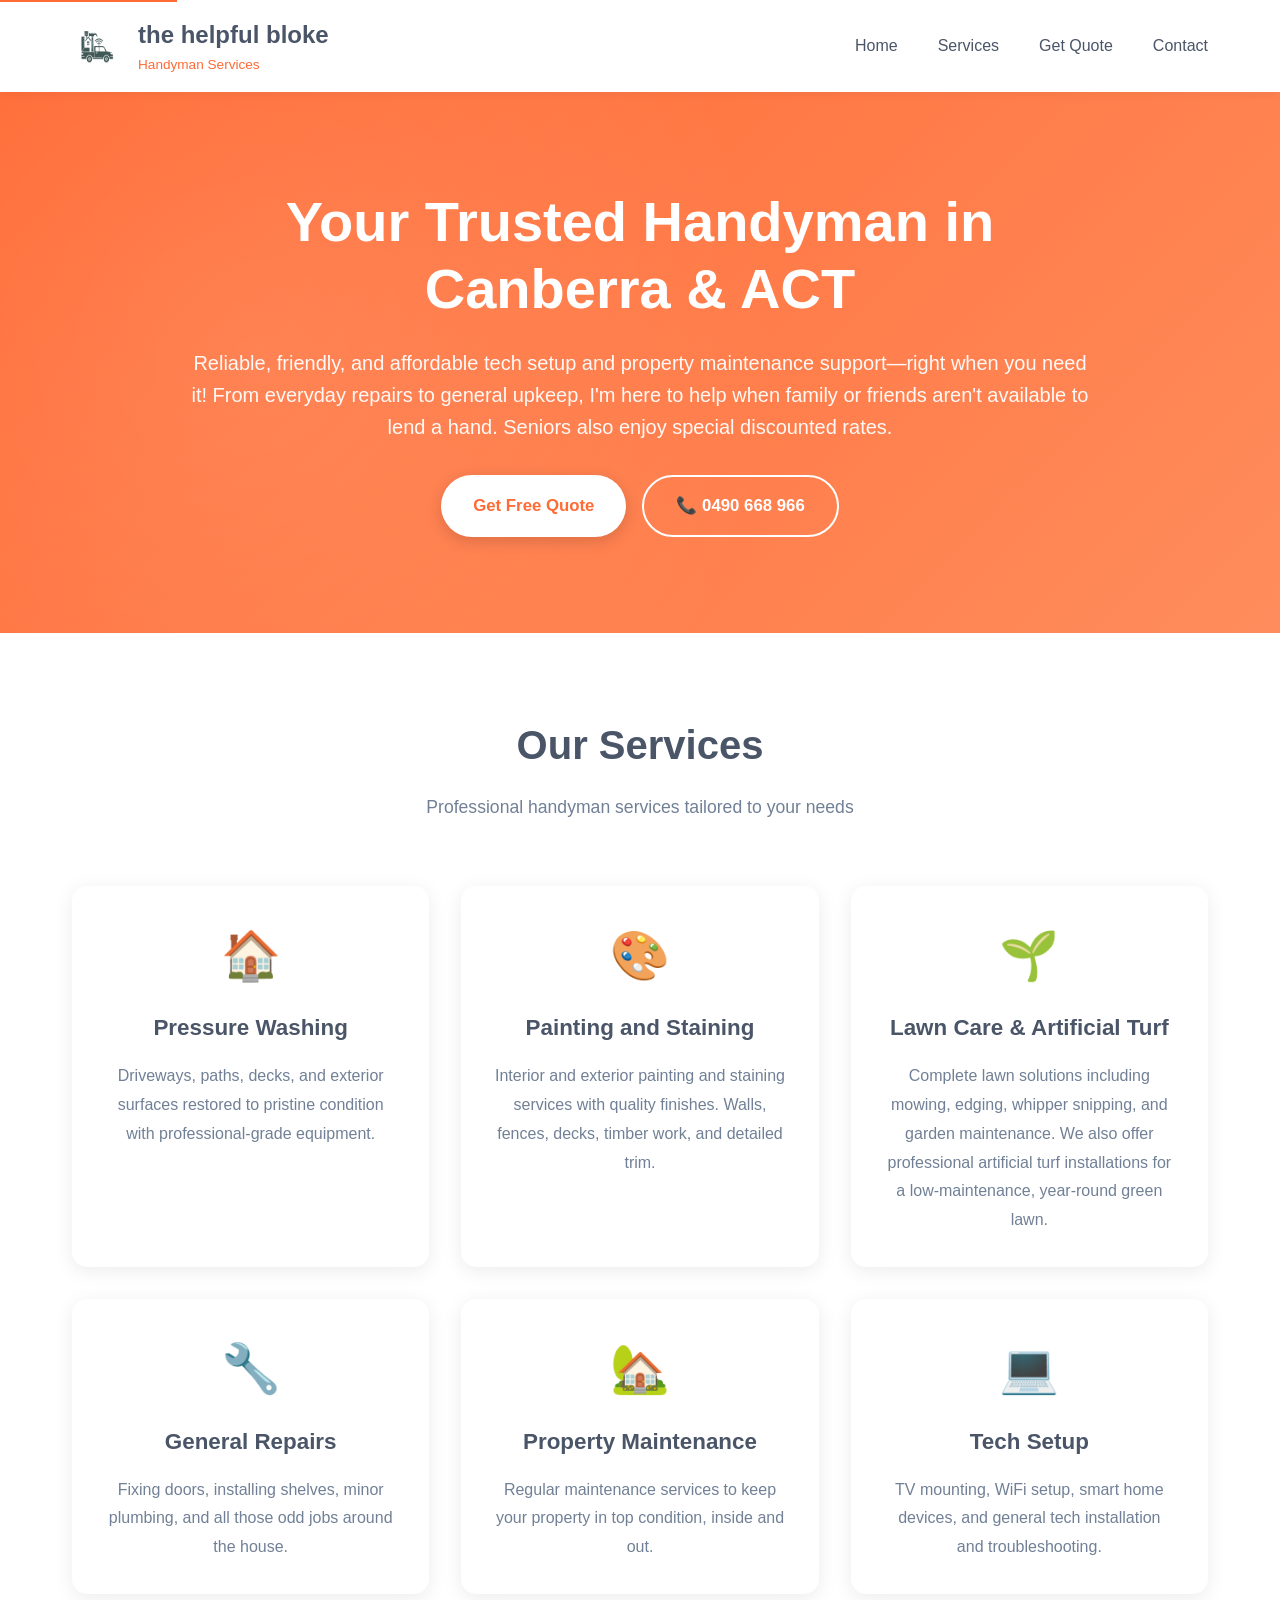
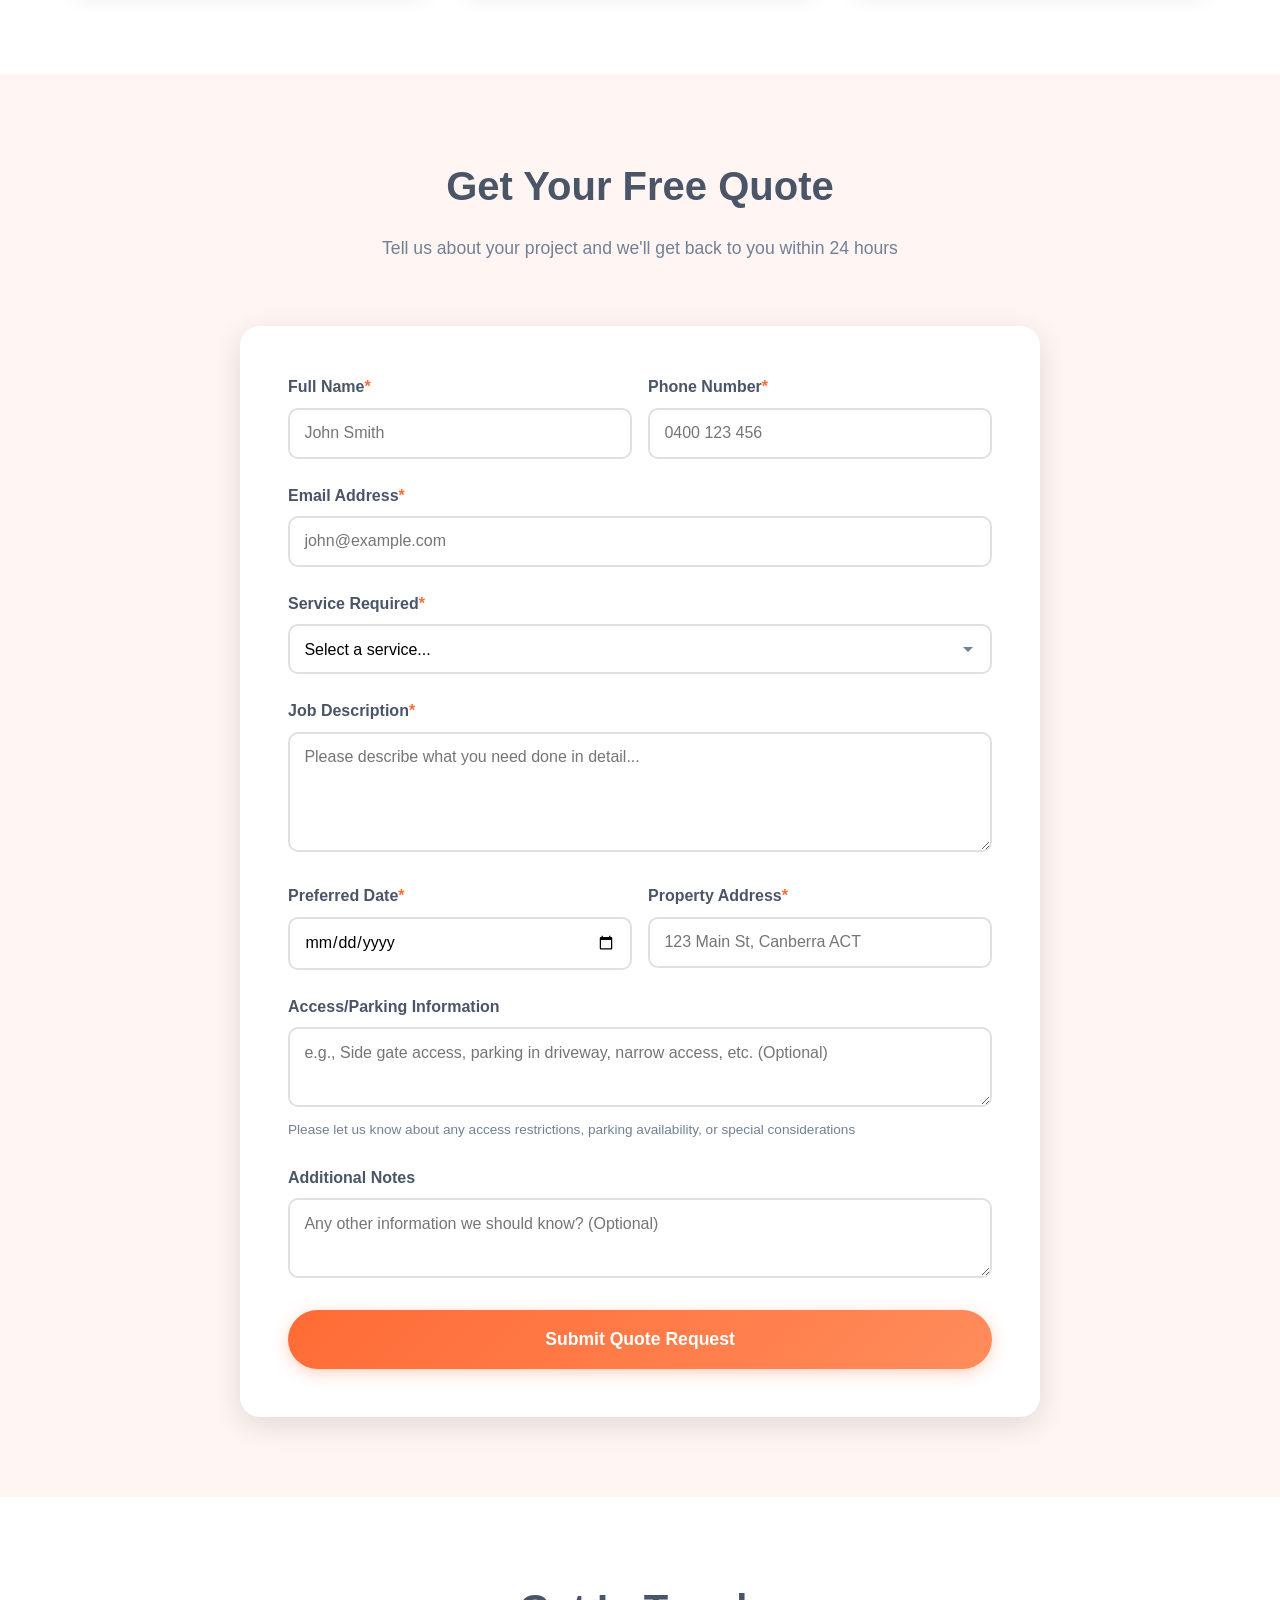
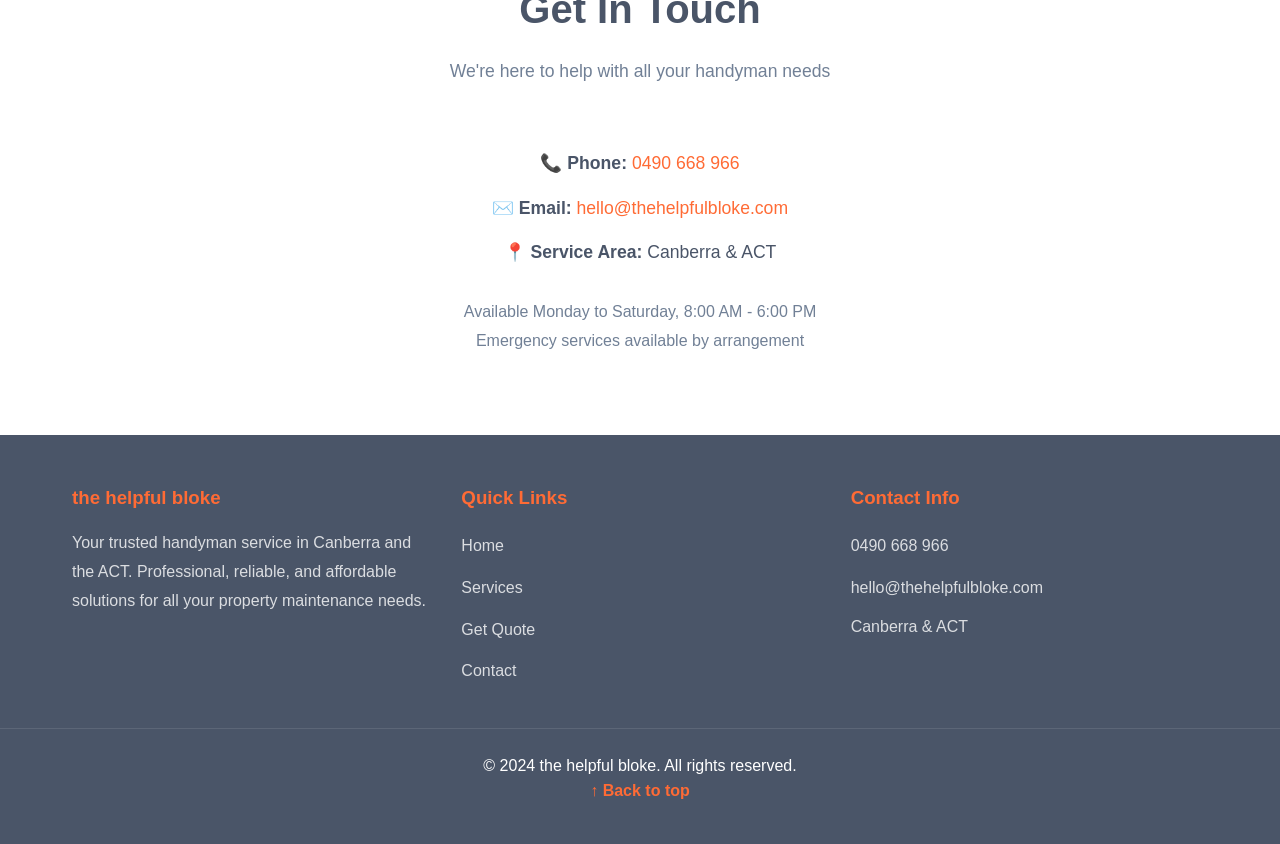
==== the-helpful-bloke-FINAL.html @ 4c2d16d9 "Remove README.md and thb-webpage-clean-colors.html files; add .DS_Store file." ====
<!DOCTYPE html>
<html lang="en">
<head>
    <meta charset="UTF-8">
    <meta name="viewport" content="width=device-width, initial-scale=1.0, user-scalable=yes, viewport-fit=cover">
    <title>the helpful bloke | Handyman & Maintenance Services | Canberra & ACT</title>
    <meta name="description" content="Professional handyman and maintenance services across Canberra and the ACT. Pressure washing, painting, lawn care, tech setup, and more.">
    
    <meta name="theme-color" content="#ff6b35">
    <meta name="apple-mobile-web-app-capable" content="yes">
    <meta name="format-detection" content="telephone=yes">
    
    <style>
        :root {
            --primary-orange: #ff6b35;
            --primary-dark: #e85a2a;
            --accent-orange: #ff8c42;
            --text-black: #000000;
            --text-grey: #4a5568;
            --text-light-grey: #718096;
            --bg-orange: #ff6b35;
            --bg-light-orange: #fff5f2;
            --bg-white: #ffffff;
            --white: #ffffff;
            --border: #e0e0e0;
            --shadow: 0 4px 20px rgba(0,0,0,0.08);
            --shadow-lg: 0 8px 30px rgba(0,0,0,0.12);
            --success: #10b981;
            --error: #ef4444;
            --focus-ring: 0 0 0 3px rgba(255, 107, 53, 0.3);
        }

        * {
            margin: 0;
            padding: 0;
            box-sizing: border-box;
        }

        html {
            scroll-behavior: smooth;
        }

        body {
            font-family: -apple-system, BlinkMacSystemFont, 'Segoe UI', Roboto, 'Helvetica Neue', Arial, sans-serif;
            line-height: 1.6;
            color: var(--text-grey);
            font-size: 16px;
            overflow-x: hidden;
            -webkit-font-smoothing: antialiased;
            -moz-osx-font-smoothing: grayscale;
        }

        img, svg {
            max-width: 100%;
            height: auto;
            display: block;
        }

        /* Skip to content link for accessibility */
        .skip-link {
            position: absolute;
            top: -40px;
            left: 0;
            background: var(--primary-orange);
            color: var(--white);
            padding: 8px 16px;
            text-decoration: none;
            z-index: 10000;
        }

        .skip-link:focus {
            top: 0;
        }

        header {
            background: rgba(255, 255, 255, 0.98);
            -webkit-backdrop-filter: blur(10px);
            backdrop-filter: blur(10px);
            box-shadow: 0 2px 10px rgba(0,0,0,0.05);
            position: -webkit-sticky;
            position: sticky;
            top: 0;
            z-index: 1000;
            transition: box-shadow 0.3s ease;
        }

        header.scrolled {
            box-shadow: var(--shadow);
        }

        .header-content {
            max-width: 1200px;
            margin: 0 auto;
            padding: 1rem 2rem;
            display: flex;
            justify-content: space-between;
            align-items: center;
        }

        .logo-section {
            display: flex;
            align-items: center;
            gap: 1rem;
        }

        .logo-link {
            text-decoration: none;
            display: flex;
            align-items: center;
            gap: 1rem;
        }

        .logo-link:focus {
            outline: 2px solid var(--primary-orange);
            outline-offset: 4px;
            border-radius: 8px;
        }

        .logo {
            width: 50px;
            height: 50px;
            transition: transform 0.3s ease;
        }

        .logo-link:hover .logo {
            transform: rotate(5deg) scale(1.05);
        }

        .logo-text h1 {
            font-size: 1.5rem;
            color: var(--text-grey);
            font-weight: 700;
            margin: 0;
        }

        .logo-text p {
            font-size: 0.85rem;
            color: var(--primary-orange);
            font-weight: 500;
            margin: 0;
        }

        nav {
            display: flex;
            gap: 2.5rem;
            align-items: center;
        }

        nav a {
            color: var(--text-grey);
            text-decoration: none;
            font-weight: 500;
            font-size: 1rem;
            transition: color 0.3s;
            position: relative;
            padding: 0.5rem 0;
        }

        nav a:focus {
            outline: 2px solid var(--primary-orange);
            outline-offset: 4px;
            border-radius: 4px;
        }

        nav a::after {
            content: '';
            position: absolute;
            bottom: 0;
            left: 0;
            width: 0;
            height: 2px;
            background: var(--primary-orange);
            transition: width 0.3s;
        }

        nav a:hover,
        nav a:focus {
            color: var(--primary-orange);
        }

        nav a:hover::after,
        nav a:focus::after {
            width: 100%;
        }

        .mobile-menu {
            display: none;
            font-size: 1.8rem;
            cursor: pointer;
            color: var(--text-grey);
            background: none;
            border: none;
            padding: 0.5rem;
            -webkit-tap-highlight-color: transparent;
            min-width: 44px;
            min-height: 44px;
            z-index: 1001;
            position: relative;
            touch-action: manipulation;
        }

        .mobile-menu:focus {
            outline: 2px solid var(--primary-orange);
            outline-offset: 2px;
            border-radius: 4px;
        }

        .mobile-menu:active {
            transform: scale(0.95);
        }

        /* Mobile menu overlay */
        .nav-overlay {
            display: none;
            position: fixed;
            top: 0;
            left: 0;
            width: 100%;
            height: 100vh;
            height: 100dvh;
            background: rgba(0, 0, 0, 0.5);
            z-index: 998;
            opacity: 0;
            transition: opacity 0.3s ease;
        }

        .nav-overlay.active {
            display: block;
            opacity: 1;
        }

        .hero {
            background: linear-gradient(135deg, #ff6b35 0%, #ff8c5c 100%);
            color: var(--white);
            padding: 6rem 2rem;
            text-align: center;
            position: relative;
            overflow: hidden;
        }

        .hero::before {
            content: '';
            position: absolute;
            top: 0;
            left: 0;
            right: 0;
            bottom: 0;
            background: radial-gradient(circle at 20% 50%, rgba(255,255,255,0.1) 0%, transparent 50%);
            pointer-events: none;
        }

        .hero-content {
            max-width: 900px;
            margin: 0 auto;
            position: relative;
            z-index: 1;
        }

        .hero h2 {
            font-size: clamp(2rem, 5vw, 3.5rem);
            margin-bottom: 1.5rem;
            font-weight: 800;
            line-height: 1.2;
        }

        .hero p {
            font-size: clamp(1rem, 2vw, 1.25rem);
            margin-bottom: 2rem;
            opacity: 0.95;
            line-height: 1.6;
        }

        .hero-buttons {
            display: flex;
            gap: 1rem;
            justify-content: center;
            flex-wrap: wrap;
        }

        .btn {
            padding: 1rem 2rem;
            border-radius: 50px;
            text-decoration: none;
            font-weight: 600;
            display: inline-flex;
            align-items: center;
            justify-content: center;
            gap: 0.5rem;
            transition: all 0.3s ease;
            font-size: 1.05rem;
            border: none;
            cursor: pointer;
            -webkit-tap-highlight-color: transparent;
            min-height: 44px;
            touch-action: manipulation;
            user-select: none;
            -webkit-user-select: none;
        }

        .btn:active {
            transform: scale(0.97);
        }

        .btn:focus {
            outline: 2px solid var(--text-grey);
            outline-offset: 3px;
        }

        .btn-primary {
            background: var(--white);
            color: var(--primary-orange);
            box-shadow: 0 4px 15px rgba(0,0,0,0.15);
        }

        .btn-primary:hover,
        .btn-primary:focus {
            transform: translateY(-2px);
            box-shadow: 0 6px 20px rgba(0,0,0,0.2);
        }

        .btn-secondary {
            background: transparent;
            color: var(--white);
            border: 2px solid var(--white);
        }

        .btn-secondary:hover,
        .btn-secondary:focus {
            background: var(--white);
            color: var(--primary-orange);
        }

        .container {
            max-width: 1200px;
            margin: 0 auto;
            padding: 0 2rem;
        }

        section {
            padding: 5rem 0;
            scroll-margin-top: 80px;
        }

        .section-title {
            text-align: center;
            margin-bottom: 4rem;
        }

        .section-title h2 {
            font-size: clamp(2rem, 4vw, 2.5rem);
            color: var(--text-grey);
            margin-bottom: 1rem;
            font-weight: 700;
        }

        .section-title p {
            font-size: 1.1rem;
            color: var(--text-light-grey);
        }

        .services-grid {
            display: grid;
            grid-template-columns: repeat(auto-fit, minmax(280px, 1fr));
            gap: 2rem;
        }

        .service-card {
            background: var(--white);
            padding: 2rem;
            border-radius: 15px;
            box-shadow: var(--shadow);
            transition: all 0.3s ease;
            text-align: center;
        }

        .service-card:hover,
        .service-card:focus-within {
            transform: translateY(-8px);
            box-shadow: var(--shadow-lg);
        }

        .service-icon {
            font-size: 3rem;
            margin-bottom: 1rem;
        }

        .service-card h3 {
            font-size: 1.4rem;
            color: var(--text-grey);
            margin-bottom: 1rem;
        }

        .service-card p {
            color: var(--text-light-grey);
            line-height: 1.8;
        }

        .quote-card {
            background: var(--white);
            padding: 3rem;
            border-radius: 20px;
            box-shadow: var(--shadow-lg);
            max-width: 800px;
            margin: 0 auto;
        }

        .form-group {
            margin-bottom: 1.5rem;
        }

        .form-row {
            display: grid;
            grid-template-columns: 1fr 1fr;
            gap: 1rem;
        }

        label {
            display: block;
            margin-bottom: 0.5rem;
            font-weight: 600;
            color: var(--text-grey);
            cursor: pointer;
            user-select: none;
        }

        label:hover {
            color: var(--primary-orange);
        }

        .required {
            color: var(--primary-orange);
        }

        .field-help {
            font-size: 0.85rem;
            color: var(--text-light-grey);
            margin-top: 0.25rem;
            font-weight: 400;
        }

        .error-message {
            font-size: 0.85rem;
            color: var(--error);
            margin-top: 0.25rem;
            display: none;
        }

        .form-group.error .error-message {
            display: block;
        }

        .form-group.error input,
        .form-group.error textarea,
        .form-group.error select {
            border-color: var(--error);
        }

        input, textarea, select {
            width: 100%;
            padding: 0.9rem;
            border: 2px solid var(--border);
            border-radius: 10px;
            font-size: 1rem;
            font-size: max(16px, 1rem); /* Prevents zoom on iOS */
            font-family: inherit;
            transition: all 0.3s;
            background: var(--white);
            -webkit-appearance: none;
            -moz-appearance: none;
            appearance: none;
            touch-action: manipulation;
        }

        /* Custom select arrow */
        select {
            background-image: url("data:image/svg+xml,%3Csvg xmlns='http://www.w3.org/2000/svg' width='12' height='12' viewBox='0 0 12 12'%3E%3Cpath fill='%23718096' d='M6 9L1 4h10z'/%3E%3C/svg%3E");
            background-repeat: no-repeat;
            background-position: right 1rem center;
            background-size: 12px;
            padding-right: 3rem;
        }

        input:hover, textarea:hover, select:hover {
            border-color: #ff8c5c;
        }

        input:focus, textarea:focus, select:focus {
            outline: none;
            border-color: var(--primary-orange);
            box-shadow: var(--focus-ring);
        }

        textarea {
            resize: vertical;
            min-height: 120px;
        }

        .submit-btn {
            width: 100%;
            padding: 1.2rem;
            background: linear-gradient(135deg, var(--primary-orange) 0%, #ff8c5c 100%);
            color: var(--white);
            border: none;
            border-radius: 50px;
            font-size: 1.1rem;
            font-weight: 600;
            cursor: pointer;
            transition: all 0.3s;
            box-shadow: 0 4px 15px rgba(255, 107, 53, 0.3);
            min-height: 56px;
        }

        .submit-btn:hover,
        .submit-btn:focus {
            transform: translateY(-2px);
            box-shadow: 0 6px 20px rgba(255, 107, 53, 0.4);
            outline: none;
        }

        .submit-btn:focus {
            box-shadow: 0 6px 20px rgba(255, 107, 53, 0.4), var(--focus-ring);
        }

        .submit-btn:active {
            transform: translateY(0);
        }

        .submit-btn:disabled {
            opacity: 0.6;
            cursor: not-allowed;
            transform: none;
        }

        .overlay {
            position: fixed;
            top: 0;
            left: 0;
            width: 100%;
            height: 100%;
            background: rgba(0, 0, 0, 0.5);
            z-index: 9998;
            display: none;
        }

        .overlay.show {
            display: block;
        }

        .success-message {
            position: fixed;
            top: 50%;
            left: 50%;
            transform: translate(-50%, -50%) scale(0.8);
            background: var(--white);
            padding: 3rem;
            border-radius: 20px;
            box-shadow: var(--shadow-lg);
            z-index: 9999;
            text-align: center;
            max-width: 90%;
            width: 500px;
            opacity: 0;
            transition: all 0.3s;
        }

        .success-message.show {
            opacity: 1;
            transform: translate(-50%, -50%) scale(1);
        }

        .success-icon {
            width: 80px;
            height: 80px;
            background: var(--success);
            color: var(--white);
            border-radius: 50%;
            display: flex;
            align-items: center;
            justify-content: center;
            font-size: 3rem;
            margin: 0 auto 1.5rem;
        }

        footer {
            background: var(--text-grey);
            color: var(--white);
            padding: 3rem 0 1rem;
        }

        .footer-content {
            max-width: 1200px;
            margin: 0 auto;
            padding: 0 2rem;
            display: grid;
            grid-template-columns: repeat(auto-fit, minmax(250px, 1fr));
            gap: 2rem;
            margin-bottom: 2rem;
        }

        .footer-section h3 {
            margin-bottom: 1rem;
            color: var(--primary-orange);
        }

        .footer-section a {
            display: block;
            color: rgba(255, 255, 255, 0.8);
            text-decoration: none;
            margin-bottom: 0.5rem;
            transition: color 0.3s;
            padding: 0.25rem 0;
        }

        .footer-section a:hover,
        .footer-section a:focus {
            color: var(--white);
            text-decoration: underline;
        }

        .footer-section a:focus {
            outline: 2px solid var(--primary-orange);
            outline-offset: 2px;
        }

        .footer-section p {
            color: rgba(255, 255, 255, 0.8);
            line-height: 1.8;
        }

        .footer-bottom {
            text-align: center;
            padding: 1.5rem 2rem;
            border-top: 1px solid rgba(255, 255, 255, 0.1);
        }

        /* Mobile Responsiveness */
        @media (max-width: 768px) {
            nav {
                position: fixed;
                top: 80px;
                left: -100%;
                width: 100%;
                height: calc(100vh - 80px);
                height: calc(100dvh - 80px); /* Dynamic viewport height for mobile */
                background: var(--white);
                flex-direction: column;
                justify-content: flex-start;
                padding: 2rem;
                transition: left 0.3s cubic-bezier(0.4, 0, 0.2, 1);
                box-shadow: var(--shadow-lg);
                gap: 1.5rem;
                z-index: 999;
                overflow-y: auto;
                -webkit-overflow-scrolling: touch; /* Smooth iOS scrolling */
            }

            nav.open {
                left: 0;
            }

            nav a {
                font-size: 1.2rem;
                padding: 0.5rem 0;
                width: 100%;
                text-align: left;
                min-height: 44px;
                display: flex;
                align-items: center;
                touch-action: manipulation;
            }

            nav a:active {
                background: var(--bg-light-orange);
                padding-left: 0.5rem;
                border-radius: 8px;
            }

            .mobile-menu {
                display: block;
            }

            .hero {
                padding: 4rem 1.5rem;
            }

            .form-row {
                grid-template-columns: 1fr;
            }

            .services-grid {
                grid-template-columns: 1fr;
            }

            section {
                padding: 3rem 0;
            }

            .quote-card {
                padding: 2rem 1.5rem;
            }

            .header-content {
                padding: 1rem 1.5rem;
            }

            .success-message {
                padding: 2rem 1.5rem;
                width: 90%;
            }
        }

        /* Tablet optimizations */
        @media (min-width: 769px) and (max-width: 1024px) {
            .services-grid {
                grid-template-columns: repeat(2, 1fr);
            }
        }

        /* Reduced motion for accessibility */
        @media (prefers-reduced-motion: reduce) {
            *, *::before, *::after {
                animation-duration: 0.01ms !important;
                animation-iteration-count: 1 !important;
                transition-duration: 0.01ms !important;
            }
            
            html {
                scroll-behavior: auto;
            }
        }
    </style>
</head>
<body>
    <a href="#main-content" class="skip-link">Skip to main content</a>

    <header id="header" role="banner">
        <div class="header-content">
            <div class="logo-section">
                <a href="#home" class="logo-link" aria-label="the helpful bloke - Home">
                    <img src="[data-uri]" alt="the helpful bloke logo" class="logo" />
                    <div class="logo-text">
                        <h1>the helpful bloke</h1>
                        <p>Handyman Services</p>
                    </div>
                </a>
            </div>
            <nav id="nav" role="navigation" aria-label="Main navigation">
                <a href="#home">Home</a>
                <a href="#services">Services</a>
                <a href="#quote">Get Quote</a>
                <a href="#contact">Contact</a>
            </nav>
            <button class="mobile-menu" onclick="toggleMenu()" aria-label="Toggle menu" aria-expanded="false">
                ☰
            </button>
        </div>
    </header>

    <!-- Mobile menu overlay -->
    <div class="nav-overlay" id="navOverlay"></div>

    <main id="main-content">
        <section id="home" class="hero">
            <div class="hero-content">
                <h2>Your Trusted Handyman in Canberra & ACT</h2>
                <p>Reliable, friendly, and affordable tech setup and property maintenance support—right when you need it! From everyday repairs to general upkeep, I'm here to help when family or friends aren't available to lend a hand. Seniors also enjoy special discounted rates.</p>
                <div class="hero-buttons">
                    <a href="#quote" class="btn btn-primary">Get Free Quote</a>
                    <a href="tel:+61490668966" class="btn btn-secondary">📞 0490 668 966</a>
                </div>
            </div>
        </section>

        <section id="services">
            <div class="container">
                <div class="section-title">
                    <h2>Our Services</h2>
                    <p>Professional handyman services tailored to your needs</p>
                </div>
                <div class="services-grid">
                    <div class="service-card" tabindex="0">
                        <div class="service-icon" role="img" aria-label="Pressure washing">🏠</div>
                        <h3>Pressure Washing</h3>
                        <p>Driveways, paths, decks, and exterior surfaces restored to pristine condition with professional-grade equipment.</p>
                    </div>
                    <div class="service-card" tabindex="0">
                        <div class="service-icon" role="img" aria-label="Painting and Staining">🎨</div>
                        <h3>Painting and Staining</h3>
                        <p>Interior and exterior painting and staining services with quality finishes. Walls, fences, decks, timber work, and detailed trim.</p>
                    </div>
                    <div class="service-card" tabindex="0">
                        <div class="service-icon" role="img" aria-label="Lawn care and artificial turf">🌱</div>
                        <h3>Lawn Care & Artificial Turf</h3>
                        <p>Complete lawn solutions including mowing, edging, whipper snipping, and garden maintenance. We also offer professional artificial turf installations for a low-maintenance, year-round green lawn.</p>
                    </div>
                    <div class="service-card" tabindex="0">
                        <div class="service-icon" role="img" aria-label="General repairs">🔧</div>
                        <h3>General Repairs</h3>
                        <p>Fixing doors, installing shelves, minor plumbing, and all those odd jobs around the house.</p>
                    </div>
                    <div class="service-card" tabindex="0">
                        <div class="service-icon" role="img" aria-label="Property maintenance">🏡</div>
                        <h3>Property Maintenance</h3>
                        <p>Regular maintenance services to keep your property in top condition, inside and out.</p>
                    </div>
                    <div class="service-card" tabindex="0">
                        <div class="service-icon" role="img" aria-label="Tech setup">💻</div>
                        <h3>Tech Setup</h3>
                        <p>TV mounting, WiFi setup, smart home devices, and general tech installation and troubleshooting.</p>
                    </div>
                </div>
            </div>
        </section>

        <section id="quote" style="background: var(--bg-light-orange);">
            <div class="container">
                <div class="section-title">
                    <h2>Get Your Free Quote</h2>
                    <p>Tell us about your project and we'll get back to you within 24 hours</p>
                </div>
                <div class="quote-card">
                    <form id="quoteForm" onsubmit="submitQuote(event)" novalidate>
                        <div class="form-row">
                            <div class="form-group">
                                <label for="quoteName">
                                    Full Name<span class="required">*</span>
                                </label>
                                <input 
                                    type="text" 
                                    id="quoteName" 
                                    name="name" 
                                    required 
                                    placeholder="John Smith"
                                    autocomplete="name"
                                    aria-required="true"
                                >
                                <div class="error-message">Please enter your full name</div>
                            </div>
                            <div class="form-group">
                                <label for="quotePhone">
                                    Phone Number<span class="required">*</span>
                                </label>
                                <input 
                                    type="tel" 
                                    id="quotePhone" 
                                    name="phone" 
                                    required 
                                    placeholder="0400 123 456"
                                    autocomplete="tel"
                                    pattern="[0-9\s\+\-\(\)]+"
                                    aria-required="true"
                                >
                                <div class="error-message">Please enter a valid phone number</div>
                            </div>
                        </div>

                        <div class="form-group">
                            <label for="quoteEmail">
                                Email Address<span class="required">*</span>
                            </label>
                            <input 
                                type="email" 
                                id="quoteEmail" 
                                name="email" 
                                required 
                                placeholder="john@example.com"
                                autocomplete="email"
                                aria-required="true"
                            >
                            <div class="error-message">Please enter a valid email address</div>
                        </div>

                        <div class="form-group">
                            <label for="quoteService">
                                Service Required<span class="required">*</span>
                            </label>
                            <select id="quoteService" name="service" required aria-required="true">
                                <option value="">Select a service...</option>
                                <option value="Pressure Washing">Pressure Washing</option>
                                <option value="Painting and Staining">Painting and Staining</option>
                                <option value="Lawn Care & Artificial Turf">Lawn Care & Artificial Turf</option>
                                <option value="General Repairs">General Repairs</option>
                                <option value="Property Maintenance">Property Maintenance</option>
                                <option value="Tech Setup">Tech Setup</option>
                                <option value="Other">Other</option>
                            </select>
                            <div class="error-message">Please select a service</div>
                        </div>

                        <div class="form-group">
                            <label for="quoteDescription">
                                Job Description<span class="required">*</span>
                            </label>
                            <textarea 
                                id="quoteDescription" 
                                name="description" 
                                required 
                                placeholder="Please describe what you need done in detail..."
                                aria-required="true"
                            ></textarea>
                            <div class="error-message">Please describe the job you need done</div>
                        </div>

                        <div class="form-row">
                            <div class="form-group">
                                <label for="quoteDate">
                                    Preferred Date<span class="required">*</span>
                                </label>
                                <input 
                                    type="date" 
                                    id="quoteDate" 
                                    name="date" 
                                    required
                                    aria-required="true"
                                >
                                <div class="error-message">Please select a preferred date</div>
                            </div>
                            <div class="form-group">
                                <label for="quoteAddress">
                                    Property Address<span class="required">*</span>
                                </label>
                                <input 
                                    type="text" 
                                    id="quoteAddress" 
                                    name="address" 
                                    required 
                                    placeholder="123 Main St, Canberra ACT"
                                    autocomplete="street-address"
                                    aria-required="true"
                                >
                                <div class="error-message">Please enter the property address</div>
                            </div>
                        </div>

                        <div class="form-group">
                            <label for="quoteAccess">
                                Access/Parking Information
                            </label>
                            <textarea 
                                id="quoteAccess" 
                                name="access" 
                                placeholder="e.g., Side gate access, parking in driveway, narrow access, etc. (Optional)"
                                style="min-height: 80px;"
                                aria-describedby="accessHelp"
                            ></textarea>
                            <div class="field-help" id="accessHelp">Please let us know about any access restrictions, parking availability, or special considerations</div>
                        </div>

                        <div class="form-group">
                            <label for="quoteNotes">
                                Additional Notes
                            </label>
                            <textarea 
                                id="quoteNotes" 
                                name="notes" 
                                placeholder="Any other information we should know? (Optional)"
                                style="min-height: 80px;"
                            ></textarea>
                        </div>

                        <button type="submit" class="submit-btn">
                            Submit Quote Request
                        </button>
                    </form>
                </div>
            </div>
        </section>

        <section id="contact">
            <div class="container">
                <div class="section-title">
                    <h2>Get In Touch</h2>
                    <p>We're here to help with all your handyman needs</p>
                </div>
                <div style="text-align: center; max-width: 600px; margin: 0 auto;">
                    <p style="font-size: 1.1rem; margin-bottom: 1rem;">
                        <strong>📞 Phone:</strong> <a href="tel:+61490668966" style="color: var(--primary-orange); text-decoration: none;">0490 668 966</a>
                    </p>
                    <p style="font-size: 1.1rem; margin-bottom: 1rem;">
                        <strong>✉️ Email:</strong> <a href="mailto:hello@thehelpfulbloke.com" style="color: var(--primary-orange); text-decoration: none;">hello@thehelpfulbloke.com</a>
                    </p>
                    <p style="font-size: 1.1rem; margin-bottom: 2rem;">
                        <strong>📍 Service Area:</strong> Canberra & ACT
                    </p>
                    <p style="color: var(--text-light-grey); line-height: 1.8;">
                        Available Monday to Saturday, 8:00 AM - 6:00 PM<br>
                        Emergency services available by arrangement
                    </p>
                </div>
            </div>
        </section>
    </main>

    <footer role="contentinfo">
        <div class="footer-content">
            <div class="footer-section">
                <h3>the helpful bloke</h3>
                <p>Your trusted handyman service in Canberra and the ACT. Professional, reliable, and affordable solutions for all your property maintenance needs.</p>
            </div>
            <div class="footer-section">
                <h3>Quick Links</h3>
                <a href="#home">Home</a>
                <a href="#services">Services</a>
                <a href="#quote">Get Quote</a>
                <a href="#contact">Contact</a>
            </div>
            <div class="footer-section">
                <h3>Contact Info</h3>
                <a href="tel:+61490668966">0490 668 966</a>
                <a href="mailto:hello@thehelpfulbloke.com">hello@thehelpfulbloke.com</a>
                <p>Canberra & ACT</p>
            </div>
        </div>
        <div class="footer-bottom">
            <p>&copy; 2024 the helpful bloke. All rights reserved.</p>
            <p>
                <a href="#home" style="color: var(--primary-orange); text-decoration: none; font-weight: 600;">
                    ↑ Back to top
                </a>
            </p>
        </div>
    </footer>

    <div class="overlay" id="overlay" role="presentation"></div>
    <div class="success-message" id="successMessage" role="dialog" aria-labelledby="successTitle" aria-modal="true">
        <div class="success-icon" aria-hidden="true">✓</div>
        <h3 id="successTitle">Quote Request Sent!</h3>
        <p>Thank you for your quote request. We'll review the details and get back to you within 24 hours with a detailed quote.</p>
        <button class="btn btn-primary" onclick="closeSuccess()">Close</button>
    </div>

    <script data-cfasync="false" src="/cdn-cgi/scripts/5c5dd728/cloudflare-static/email-decode.min.js"></script><script>
        // Form validation helper
        function validateField(field) {
            const formGroup = field.closest('.form-group');
            if (!field.validity.valid || (field.required && !field.value.trim())) {
                formGroup.classList.add('error');
                return false;
            } else {
                formGroup.classList.remove('error');
                return true;
            }
        }

        // Add real-time validation
        document.addEventListener('DOMContentLoaded', function() {
            // Set minimum date for quote form
            const today = new Date().toISOString().split('T')[0];
            const quoteDateInput = document.getElementById('quoteDate');
            if (quoteDateInput) {
                quoteDateInput.setAttribute('min', today);
            }
            
            // Handle initial page load with hash anchor
            if (window.location.hash) {
                setTimeout(function() {
                    scrollToAnchor(window.location.hash, false);
                }, 100);
            }

            // Add real-time validation to all form fields
            const formFields = document.querySelectorAll('#quoteForm input[required], #quoteForm select[required], #quoteForm textarea[required]');
            formFields.forEach(field => {
                field.addEventListener('blur', function() {
                    validateField(this);
                });
                field.addEventListener('input', function() {
                    if (this.closest('.form-group').classList.contains('error')) {
                        validateField(this);
                    }
                });
            });
        });

        // Smooth scrolling function
        function scrollToAnchor(href, smooth) {
            smooth = smooth !== false;
            if (href && href !== '#') {
                const target = document.querySelector(href);
                if (target) {
                    const headerHeight = document.getElementById('header').offsetHeight;
                    const elementPosition = target.getBoundingClientRect().top;
                    const offsetPosition = elementPosition + window.pageYOffset - headerHeight - 20;
                    
                    if ('scrollBehavior' in document.documentElement.style && smooth) {
                        window.scrollTo({ 
                            top: offsetPosition, 
                            behavior: 'smooth'
                        });
                    } else {
                        window.scrollTo(0, offsetPosition);
                    }
                    
                    if (href !== '#home') {
                        setTimeout(function() {
                            target.setAttribute('tabindex', '-1');
                            target.focus();
                        }, smooth ? 500 : 0);
                    }
                    
                    return true;
                }
            }
            return false;
        }

        // Mobile menu toggle
        function toggleMenu() {
            const nav = document.getElementById('nav');
            const menuButton = document.querySelector('.mobile-menu');
            const overlay = document.getElementById('navOverlay');
            const body = document.body;
            const isOpen = nav.classList.toggle('open');
            
            if (menuButton) {
                menuButton.setAttribute('aria-expanded', isOpen);
                menuButton.innerHTML = isOpen ? '✕' : '☰';
            }

            // Toggle overlay
            if (overlay) {
                overlay.classList.toggle('active', isOpen);
                // Make overlay clickable to close menu
                if (isOpen) {
                    overlay.onclick = function() {
                        toggleMenu();
                    };
                } else {
                    overlay.onclick = null;
                }
            }

            // Prevent body scroll when menu is open
            if (isOpen) {
                body.style.overflow = 'hidden';
                body.style.position = 'fixed';
                body.style.width = '100%';
                const firstLink = nav.querySelector('a');
                if (firstLink) {
                    setTimeout(() => firstLink.focus(), 100);
                }
            } else {
                body.style.overflow = '';
                body.style.position = '';
                body.style.width = '';
            }
        }

        // Close menu when clicking on a link
        const navLinks = document.querySelectorAll('nav a');
        navLinks.forEach(link => {
            link.addEventListener('click', function() {
                const nav = document.getElementById('nav');
                const menuButton = document.querySelector('.mobile-menu');
                const overlay = document.getElementById('navOverlay');
                const body = document.body;
                
                nav.classList.remove('open');
                if (overlay) {
                    overlay.classList.remove('active');
                    overlay.onclick = null;
                }
                body.style.overflow = '';
                body.style.position = '';
                body.style.width = '';
                
                if (menuButton) {
                    menuButton.setAttribute('aria-expanded', 'false');
                    menuButton.innerHTML = '☰';
                }
            });
        });

        // Close menu with Escape key
        document.addEventListener('keydown', function(e) {
            if (e.key === 'Escape') {
                const nav = document.getElementById('nav');
                const menuButton = document.querySelector('.mobile-menu');
                const overlay = document.getElementById('navOverlay');
                const body = document.body;
                
                if (nav && nav.classList.contains('open')) {
                    nav.classList.remove('open');
                    if (overlay) {
                        overlay.classList.remove('active');
                        overlay.onclick = null;
                    }
                    body.style.overflow = '';
                    body.style.position = '';
                    body.style.width = '';
                    
                    if (menuButton) {
                        menuButton.setAttribute('aria-expanded', 'false');
                        menuButton.innerHTML = '☰';
                        menuButton.focus();
                    }
                }
            }
        });

        // Smooth scrolling for all anchor links
        const anchorLinks = document.querySelectorAll('a[href^="#"]');
        anchorLinks.forEach(link => {
            link.addEventListener('click', function(e) {
                const href = this.getAttribute('href');
                if (href && href !== '#') {
                    e.preventDefault();
                    scrollToAnchor(href, true);
                    
                    if (history.pushState) {
                        history.pushState(null, null, href);
                    } else {
                        window.location.hash = href;
                    }
                }
            });
        });

        // Handle hash change
        window.addEventListener('hashchange', function() {
            scrollToAnchor(window.location.hash, true);
        });

        // Header scroll effect
        window.addEventListener('scroll', function() {
            const header = document.getElementById('header');
            if (window.pageYOffset > 50) {
                header.classList.add('scrolled');
            } else {
                header.classList.remove('scrolled');
            }
        }, { passive: true });

        // Quote form submission
        function submitQuote(event) {
            event.preventDefault();
            
            const form = document.getElementById('quoteForm');
            
            // Validate all required fields
            let isValid = true;
            const requiredFields = form.querySelectorAll('input[required], select[required], textarea[required]');
            requiredFields.forEach(field => {
                if (!validateField(field)) {
                    isValid = false;
                }
            });

            if (!isValid) {
                // Focus on first error
                const firstError = form.querySelector('.form-group.error');
                if (firstError) {
                    firstError.querySelector('input, select, textarea').focus();
                }
                return;
            }

            const formData = {
                name: document.getElementById('quoteName').value.trim(),
                phone: document.getElementById('quotePhone').value.trim(),
                email: document.getElementById('quoteEmail').value.trim(),
                service: document.getElementById('quoteService').value,
                description: document.getElementById('quoteDescription').value.trim(),
                completionDate: document.getElementById('quoteDate').value,
                address: document.getElementById('quoteAddress').value.trim(),
                access: document.getElementById('quoteAccess').value.trim(),
                notes: document.getElementById('quoteNotes').value.trim()
            };

            // Format date for display
            const dateObj = new Date(formData.completionDate + 'T00:00:00');
            const formattedDate = dateObj.toLocaleDateString('en-AU', { 
                weekday: 'long', 
                year: 'numeric', 
                month: 'long', 
                day: 'numeric' 
            });

            // Create mailto link
            const subject = encodeURIComponent('Quote Request - ' + formData.service);
            const body = encodeURIComponent(
                'NEW QUOTE REQUEST\n\n' +
                '═══════════════════════════════════════\n' +
                'SERVICE DETAILS\n' +
                '═══════════════════════════════════════\n' +
                'Service: ' + formData.service + '\n' +
                'Preferred Date: ' + formattedDate + '\n\n' +
                '═══════════════════════════════════════\n' +
                'CUSTOMER DETAILS\n' +
                '═══════════════════════════════════════\n' +
                'Name: ' + formData.name + '\n' +
                'Phone: ' + formData.phone + '\n' +
                'Email: ' + formData.email + '\n' +
                'Address: ' + formData.address + '\n\n' +
                '═══════════════════════════════════════\n' +
                'JOB DESCRIPTION\n' +
                '═══════════════════════════════════════\n' +
                formData.description + '\n\n' +
                '═══════════════════════════════════════\n' +
                'ACCESS/PARKING INFORMATION\n' +
                '═══════════════════════════════════════\n' +
                (formData.access || 'Not provided') + '\n\n' +
                '═══════════════════════════════════════\n' +
                'ADDITIONAL NOTES\n' +
                '═══════════════════════════════════════\n' +
                (formData.notes || 'None provided')
            );

            // Open email client
            window.location.href = 'mailto:hello@thehelpfulbloke.com?subject=' + subject + '&body=' + body;

            // Show success message
            const overlay = document.getElementById('overlay');
            const successMsg = document.getElementById('successMessage');
            overlay.classList.add('show');
            successMsg.classList.add('show');
            
            setTimeout(function() {
                const closeBtn = successMsg.querySelector('button');
                if (closeBtn) {
                    closeBtn.focus();
                }
            }, 100);
        }
    </script>
</body>
</html>
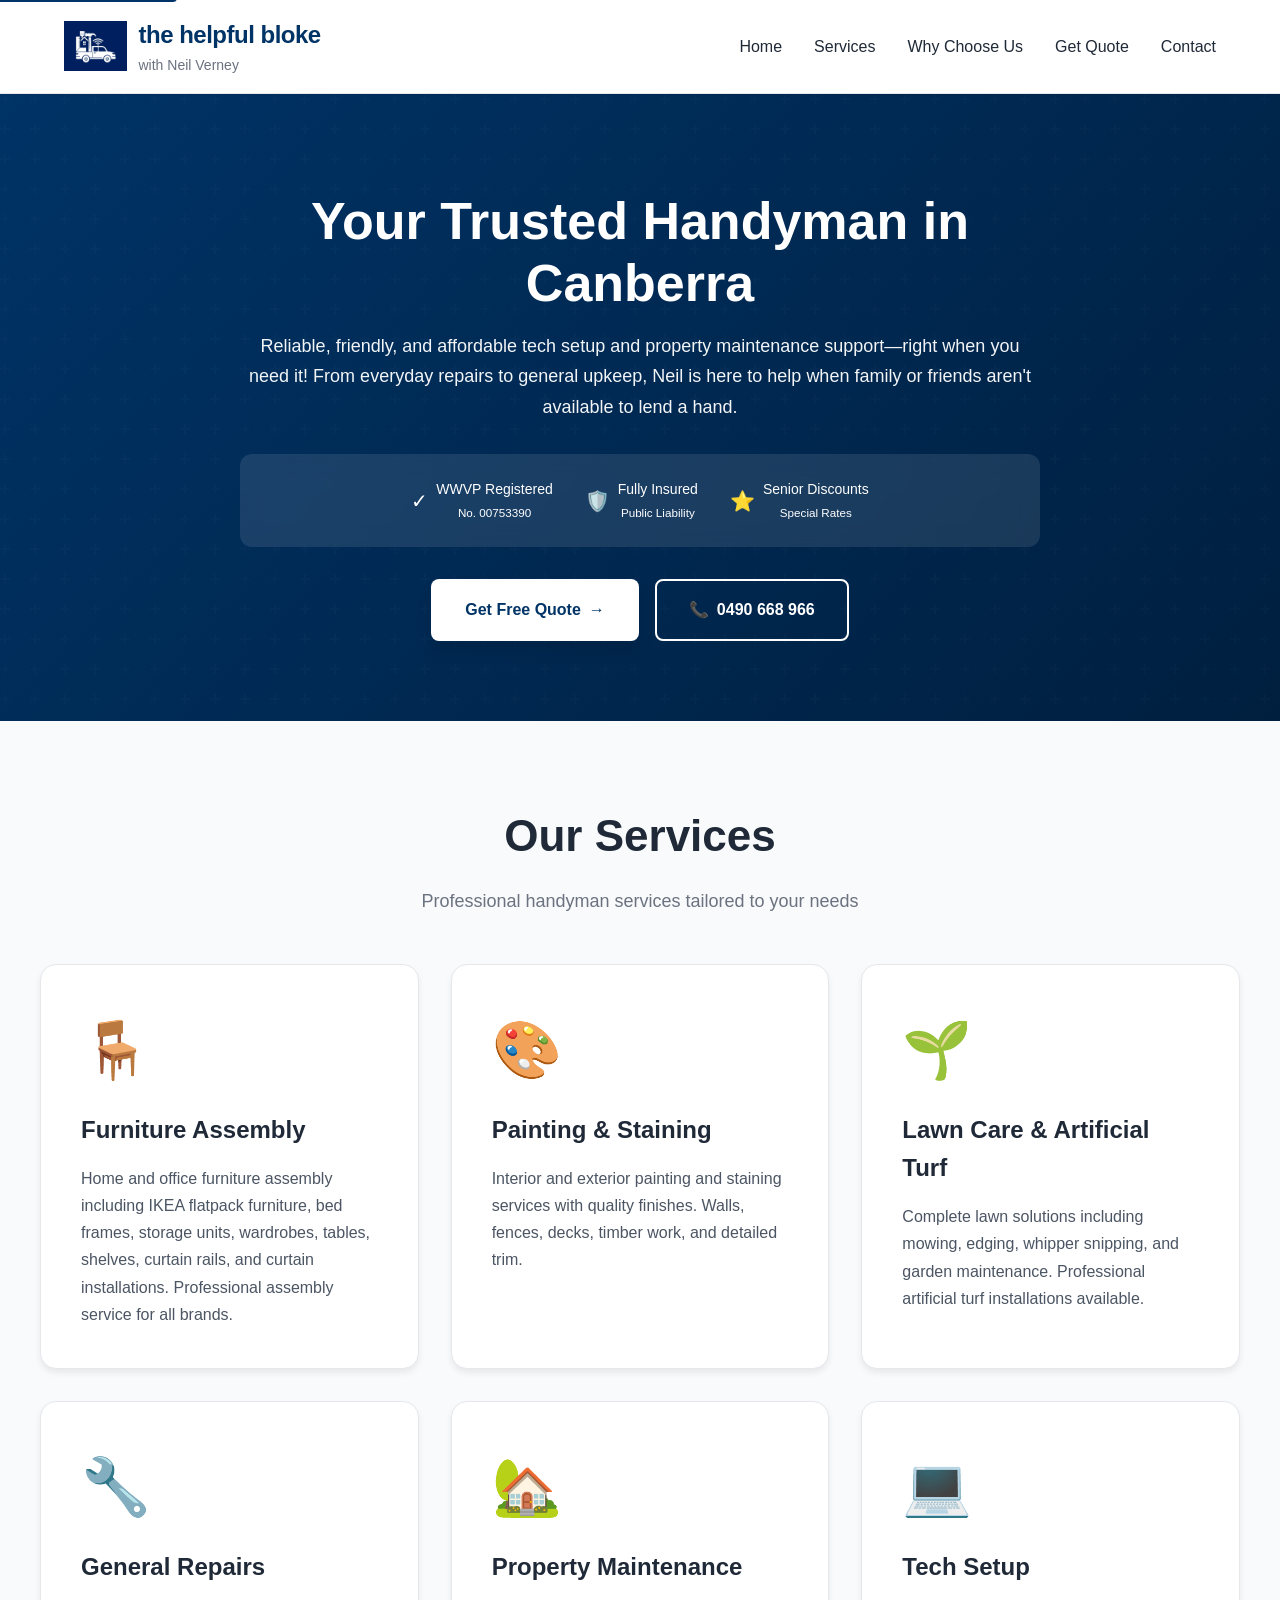
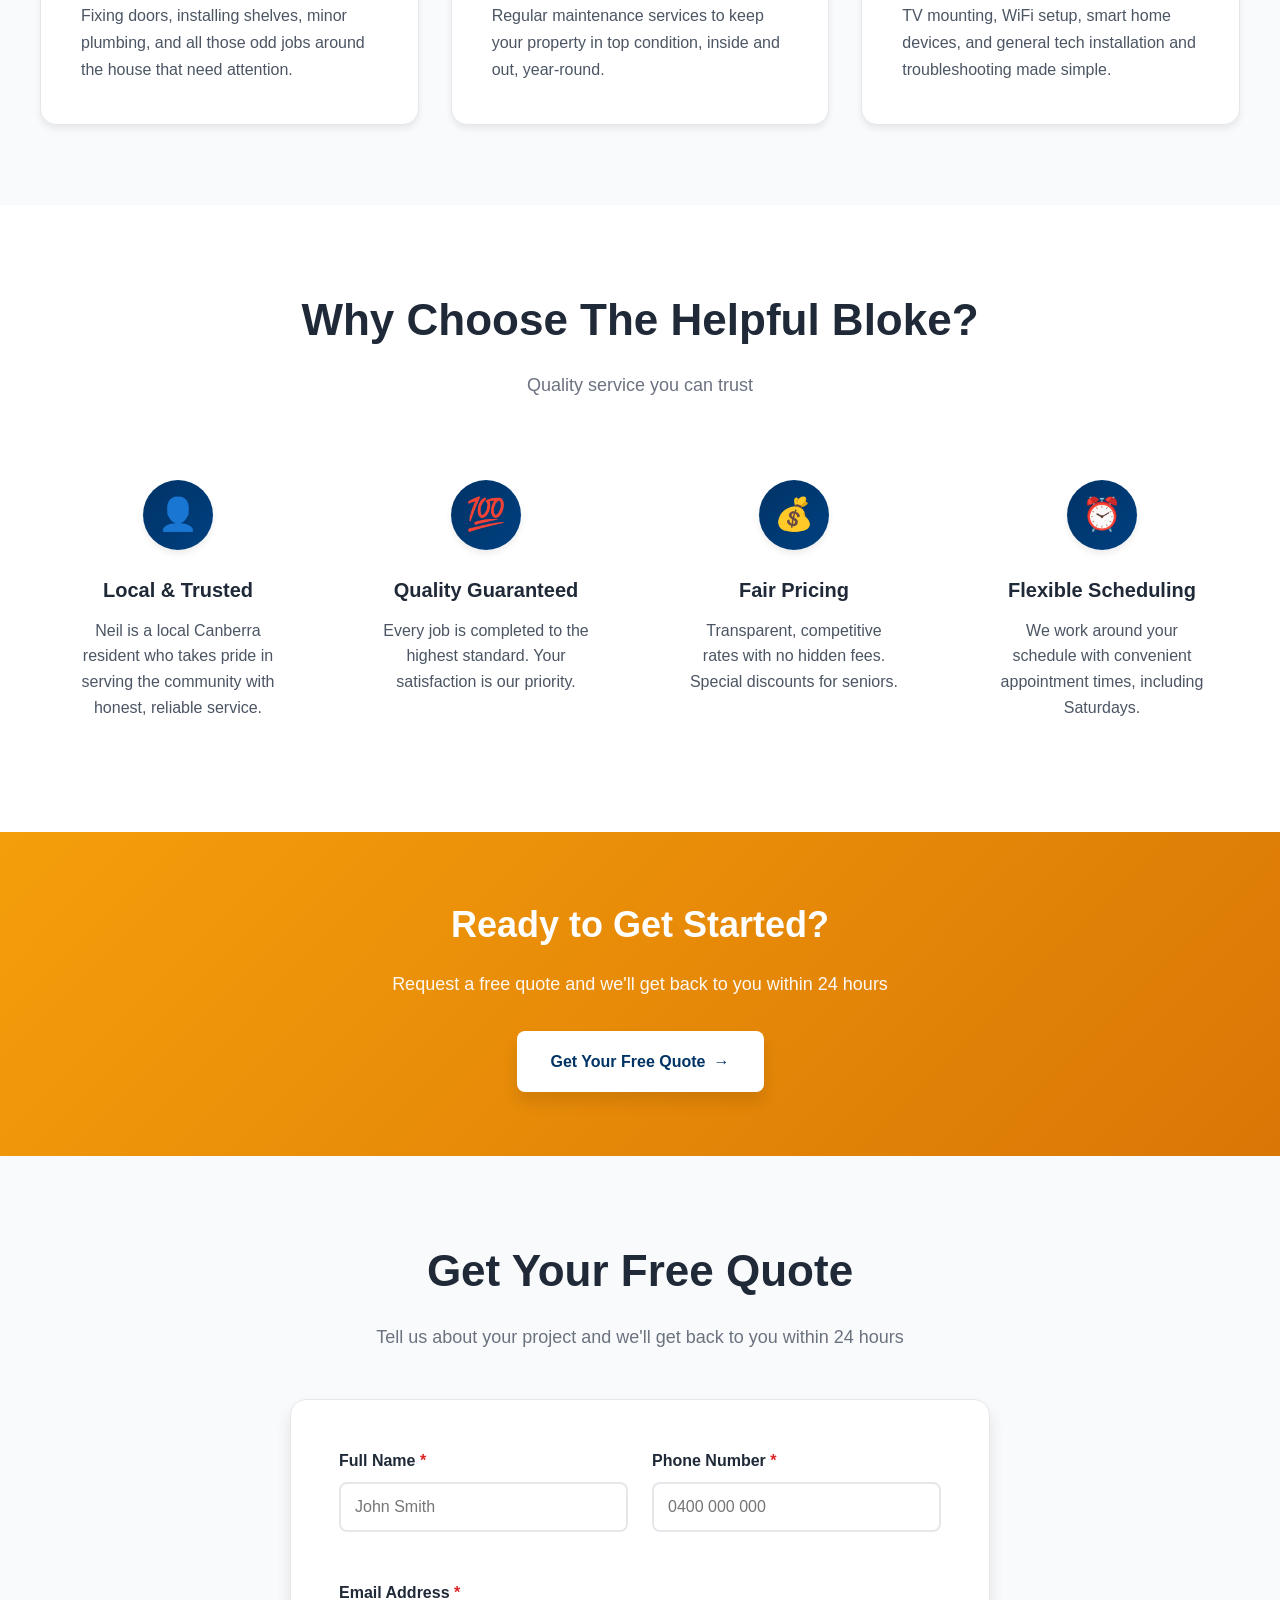
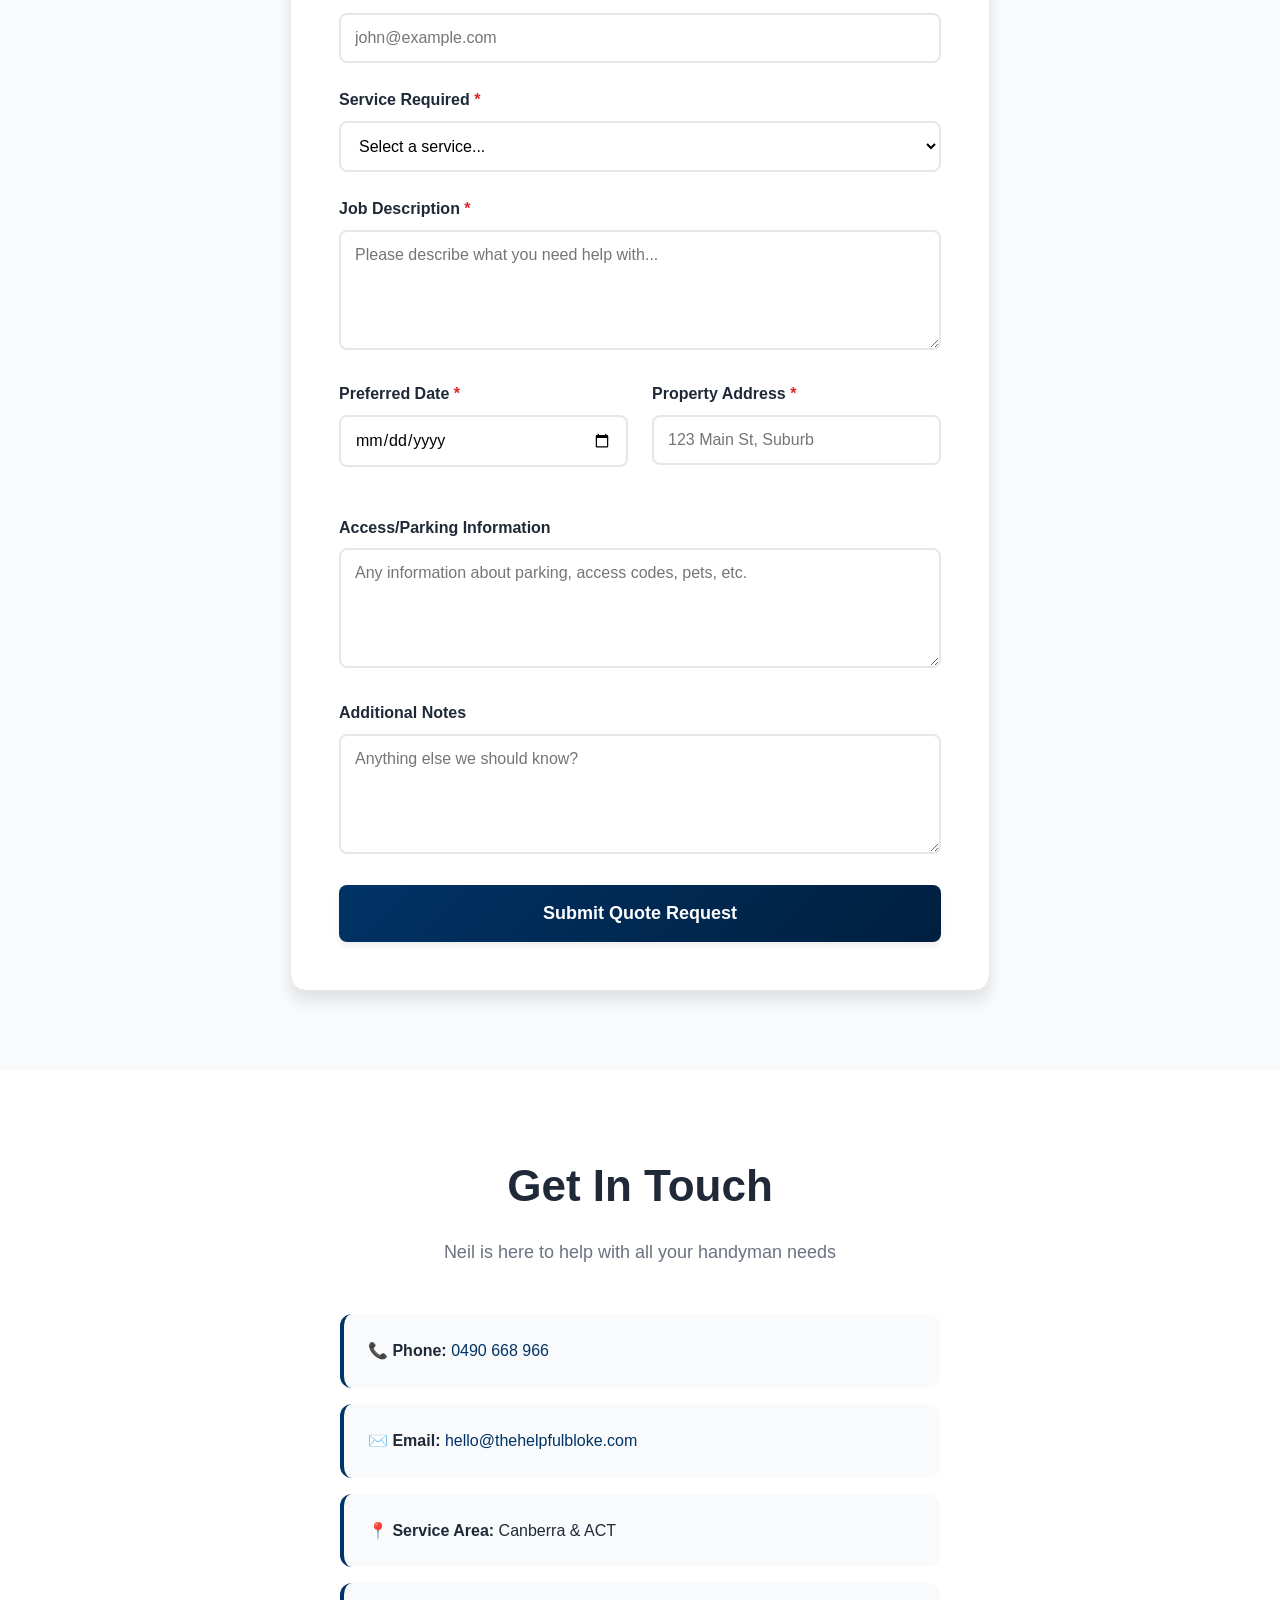
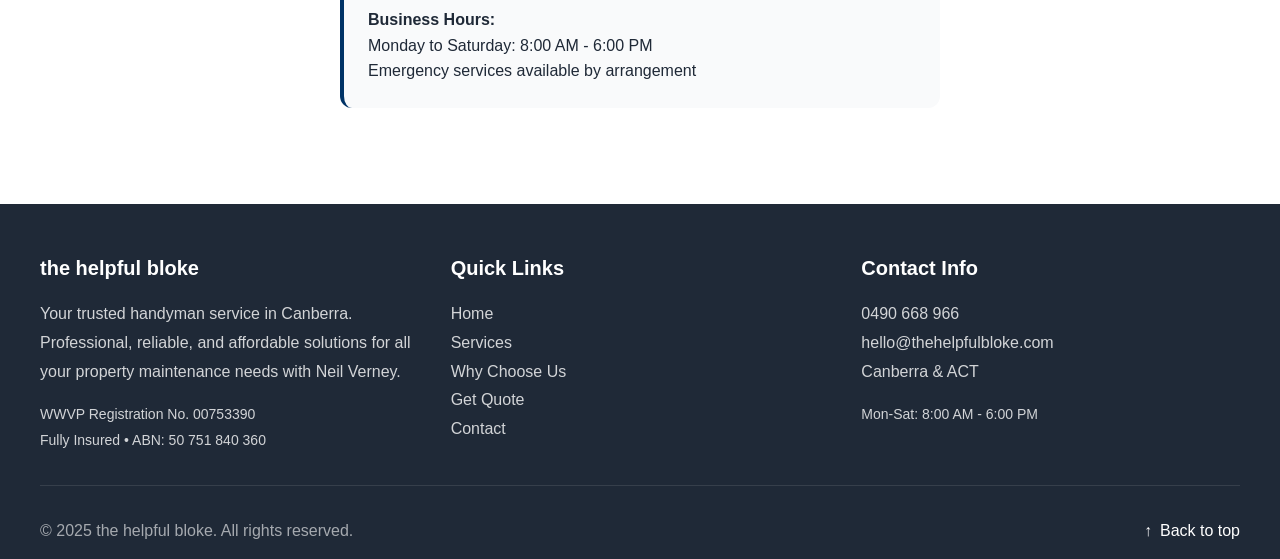
==== commit cbcacec3: "Revamp the Helpful Bloke website: updated meta tags for SEO, enhanced styles for improved UI, added " ====
--- a/the-helpful-bloke-FINAL.html
+++ b/the-helpful-bloke-FINAL.html
@@ -2,58 +2,61 @@
 <html lang="en">
 <head>
     <meta charset="UTF-8">
-    <meta name="viewport" content="width=device-width, initial-scale=1.0, user-scalable=yes, viewport-fit=cover">
-    <title>the helpful bloke | Handyman & Maintenance Services | Canberra & ACT</title>
-    <meta name="description" content="Professional handyman and maintenance services across Canberra and the ACT. Pressure washing, painting, lawn care, tech setup, and more.">
+    <meta name="viewport" content="width=device-width, initial-scale=1.0">
+    <meta name="description" content="The Helpful Bloke - Neil Verney provides reliable handyman and maintenance services in Canberra & ACT. Furniture assembly, painting, lawn care, tech setup, and general repairs. WWVP registered, fully insured. Special rates for seniors. Call 0490 668 966.">
+    <meta name="keywords" content="handyman Canberra, Neil Verney, property maintenance ACT, furniture assembly, IKEA assembly, painting services, lawn care, tech setup, affordable handyman, WWVP registered, insured handyman">
+    <meta name="author" content="The Helpful Bloke - Neil Verney">
     
-    <meta name="theme-color" content="#ff6b35">
-    <meta name="apple-mobile-web-app-capable" content="yes">
-    <meta name="format-detection" content="telephone=yes">
+    <!-- Open Graph / Social Media -->
+    <meta property="og:type" content="website">
+    <meta property="og:title" content="The Helpful Bloke - Professional Handyman Services Canberra & ACT">
+    <meta property="og:description" content="Reliable, friendly, and affordable handyman services by Neil. Fully insured, WWVP registered. From tech setup to property maintenance.">
+    <meta property="og:url" content="https://thehelpfulbloke.com">
+    <meta property="og:image" content="https://thehelpfulbloke.com/og-image.jpg">
+    
+    <!-- Preconnect to external domains -->
+    <link rel="preconnect" href="https://www.google.com">
+    <link rel="preconnect" href="https://www.gstatic.com" crossorigin>
+    
+    <title>The Helpful Bloke - Neil Verney | Handyman Services Canberra & ACT | Fully Insured & WWVP Registered</title>
     
     <style>
-        :root {
-            --primary-orange: #ff6b35;
-            --primary-dark: #e85a2a;
-            --accent-orange: #ff8c42;
-            --text-black: #000000;
-            --text-grey: #4a5568;
-            --text-light-grey: #718096;
-            --bg-orange: #ff6b35;
-            --bg-light-orange: #fff5f2;
-            --bg-white: #ffffff;
-            --white: #ffffff;
-            --border: #e0e0e0;
-            --shadow: 0 4px 20px rgba(0,0,0,0.08);
-            --shadow-lg: 0 8px 30px rgba(0,0,0,0.12);
-            --success: #10b981;
-            --error: #ef4444;
-            --focus-ring: 0 0 0 3px rgba(255, 107, 53, 0.3);
-        }
-
-        * {
+        /* CSS Reset & Base Styles */
+        *, *::before, *::after {
+            box-sizing: border-box;
             margin: 0;
             padding: 0;
-            box-sizing: border-box;
-        }
-
-        html {
-            scroll-behavior: smooth;
+        }
+
+        :root {
+            /* Updated color palette - matching logo navy blue */
+            --primary-color: #003366;
+            --primary-dark: #001f3f;
+            --primary-light: #004080;
+            --accent-color: #f59e0b;
+            --accent-dark: #d97706;
+            --success-color: #10b981;
+            --text-dark: #1f2937;
+            --text-medium: #4b5563;
+            --text-light: #6b7280;
+            --bg-light: #f9fafb;
+            --bg-lighter: #ffffff;
+            --border-color: #e5e7eb;
+            --white: #ffffff;
+            --shadow-sm: 0 1px 2px rgba(0,0,0,0.05);
+            --shadow-md: 0 4px 6px rgba(0,0,0,0.07);
+            --shadow-lg: 0 10px 15px rgba(0,0,0,0.1);
+            --shadow-xl: 0 20px 25px rgba(0,0,0,0.15);
+            --max-width: 1200px;
+            --transition: all 0.3s cubic-bezier(0.4, 0, 0.2, 1);
         }
 
         body {
             font-family: -apple-system, BlinkMacSystemFont, 'Segoe UI', Roboto, 'Helvetica Neue', Arial, sans-serif;
             line-height: 1.6;
-            color: var(--text-grey);
-            font-size: 16px;
+            color: var(--text-dark);
+            background: var(--white);
             overflow-x: hidden;
-            -webkit-font-smoothing: antialiased;
-            -moz-osx-font-smoothing: grayscale;
-        }
-
-        img, svg {
-            max-width: 100%;
-            height: auto;
-            display: block;
         }
 
         /* Skip to content link for accessibility */
@@ -61,178 +64,128 @@
             position: absolute;
             top: -40px;
             left: 0;
-            background: var(--primary-orange);
+            background: var(--primary-color);
             color: var(--white);
             padding: 8px 16px;
             text-decoration: none;
-            z-index: 10000;
-        }
-
+            z-index: 100;
+            border-radius: 0 0 4px 0;
+        }
+        
         .skip-link:focus {
             top: 0;
         }
 
+        /* Header & Navigation */
         header {
-            background: rgba(255, 255, 255, 0.98);
-            -webkit-backdrop-filter: blur(10px);
-            backdrop-filter: blur(10px);
-            box-shadow: 0 2px 10px rgba(0,0,0,0.05);
-            position: -webkit-sticky;
+            background: var(--white);
+            box-shadow: var(--shadow-sm);
             position: sticky;
             top: 0;
-            z-index: 1000;
-            transition: box-shadow 0.3s ease;
-        }
-
-        header.scrolled {
-            box-shadow: var(--shadow);
-        }
-
-        .header-content {
-            max-width: 1200px;
+            z-index: 50;
+            border-bottom: 1px solid var(--border-color);
+        }
+
+        nav {
+            max-width: var(--max-width);
             margin: 0 auto;
-            padding: 1rem 2rem;
+            padding: 1rem 1.5rem;
             display: flex;
             justify-content: space-between;
             align-items: center;
         }
 
-        .logo-section {
+        .logo {
             display: flex;
             align-items: center;
-            gap: 1rem;
-        }
-
-        .logo-link {
-            text-decoration: none;
+            gap: 0.75rem;
+            transition: var(--transition);
+        }
+
+        .logo:hover {
+            transform: translateY(-2px);
+        }
+
+        .logo-image {
+            height: 50px;
+            width: auto;
+            display: block;
+        }
+
+        .logo-text {
             display: flex;
+            flex-direction: column;
+        }
+
+        .logo-title {
+            font-size: 1.5rem;
+            font-weight: 700;
+            color: var(--primary-color);
+            text-transform: lowercase;
+            letter-spacing: -0.5px;
+        }
+
+        .logo-subtitle {
+            font-size: 0.875rem;
+            color: var(--text-light);
+            font-weight: 500;
+        }
+
+        .nav-links {
+            display: flex;
+            gap: 2rem;
+            list-style: none;
             align-items: center;
-            gap: 1rem;
-        }
-
-        .logo-link:focus {
-            outline: 2px solid var(--primary-orange);
-            outline-offset: 4px;
-            border-radius: 8px;
-        }
-
-        .logo {
-            width: 50px;
-            height: 50px;
-            transition: transform 0.3s ease;
-        }
-
-        .logo-link:hover .logo {
-            transform: rotate(5deg) scale(1.05);
-        }
-
-        .logo-text h1 {
-            font-size: 1.5rem;
-            color: var(--text-grey);
-            font-weight: 700;
-            margin: 0;
-        }
-
-        .logo-text p {
-            font-size: 0.85rem;
-            color: var(--primary-orange);
-            font-weight: 500;
-            margin: 0;
-        }
-
-        nav {
-            display: flex;
-            gap: 2.5rem;
-            align-items: center;
-        }
-
-        nav a {
-            color: var(--text-grey);
+        }
+
+        .nav-links a {
+            color: var(--text-dark);
             text-decoration: none;
             font-weight: 500;
-            font-size: 1rem;
-            transition: color 0.3s;
+            transition: var(--transition);
             position: relative;
             padding: 0.5rem 0;
         }
 
-        nav a:focus {
-            outline: 2px solid var(--primary-orange);
-            outline-offset: 4px;
-            border-radius: 4px;
-        }
-
-        nav a::after {
+        .nav-links a::after {
             content: '';
             position: absolute;
             bottom: 0;
             left: 0;
             width: 0;
             height: 2px;
-            background: var(--primary-orange);
-            transition: width 0.3s;
-        }
-
-        nav a:hover,
-        nav a:focus {
-            color: var(--primary-orange);
-        }
-
-        nav a:hover::after,
-        nav a:focus::after {
+            background: var(--primary-color);
+            transition: var(--transition);
+        }
+
+        .nav-links a:hover::after, .nav-links a:focus::after {
             width: 100%;
         }
 
-        .mobile-menu {
+        .nav-links a:hover, .nav-links a:focus {
+            color: var(--primary-color);
+        }
+
+        .mobile-menu-btn {
             display: none;
-            font-size: 1.8rem;
-            cursor: pointer;
-            color: var(--text-grey);
             background: none;
             border: none;
+            font-size: 1.5rem;
+            cursor: pointer;
+            color: var(--text-dark);
             padding: 0.5rem;
-            -webkit-tap-highlight-color: transparent;
-            min-width: 44px;
-            min-height: 44px;
-            z-index: 1001;
-            position: relative;
-            touch-action: manipulation;
-        }
-
-        .mobile-menu:focus {
-            outline: 2px solid var(--primary-orange);
-            outline-offset: 2px;
-            border-radius: 4px;
-        }
-
-        .mobile-menu:active {
-            transform: scale(0.95);
-        }
-
-        /* Mobile menu overlay */
-        .nav-overlay {
-            display: none;
-            position: fixed;
-            top: 0;
-            left: 0;
-            width: 100%;
-            height: 100vh;
-            height: 100dvh;
-            background: rgba(0, 0, 0, 0.5);
-            z-index: 998;
-            opacity: 0;
-            transition: opacity 0.3s ease;
-        }
-
-        .nav-overlay.active {
-            display: block;
-            opacity: 1;
-        }
-
+            transition: var(--transition);
+        }
+
+        .mobile-menu-btn:hover {
+            color: var(--primary-color);
+        }
+
+        /* Hero Section - Enhanced */
         .hero {
-            background: linear-gradient(135deg, #ff6b35 0%, #ff8c5c 100%);
+            background: linear-gradient(135deg, var(--primary-color) 0%, var(--primary-dark) 100%);
             color: var(--white);
-            padding: 6rem 2rem;
+            padding: 6rem 1.5rem 5rem;
             text-align: center;
             position: relative;
             overflow: hidden;
@@ -245,1083 +198,1200 @@
             left: 0;
             right: 0;
             bottom: 0;
-            background: radial-gradient(circle at 20% 50%, rgba(255,255,255,0.1) 0%, transparent 50%);
-            pointer-events: none;
+            background: url("data:image/svg+xml,%3Csvg width='60' height='60' viewBox='0 0 60 60' xmlns='http://www.w3.org/2000/svg'%3E%3Cg fill='none' fill-rule='evenodd'%3E%3Cg fill='%23ffffff' fill-opacity='0.05'%3E%3Cpath d='M36 34v-4h-2v4h-4v2h4v4h2v-4h4v-2h-4zm0-30V0h-2v4h-4v2h4v4h2V6h4V4h-4zM6 34v-4H4v4H0v2h4v4h2v-4h4v-2H6zM6 4V0H4v4H0v2h4v4h2V6h4V4H6z'/%3E%3C/g%3E%3C/g%3E%3C/svg%3E");
+            opacity: 0.3;
         }
 
         .hero-content {
-            max-width: 900px;
+            max-width: 800px;
             margin: 0 auto;
             position: relative;
             z-index: 1;
         }
 
-        .hero h2 {
-            font-size: clamp(2rem, 5vw, 3.5rem);
-            margin-bottom: 1.5rem;
-            font-weight: 800;
+        .hero h1 {
+            font-size: clamp(2.25rem, 5vw, 3.25rem);
+            margin-bottom: 1rem;
+            font-weight: 700;
             line-height: 1.2;
         }
 
         .hero p {
-            font-size: clamp(1rem, 2vw, 1.25rem);
+            font-size: clamp(1rem, 2vw, 1.125rem);
             margin-bottom: 2rem;
             opacity: 0.95;
-            line-height: 1.6;
-        }
-
-        .hero-buttons {
+            line-height: 1.7;
+        }
+
+        /* Trust badges */
+        .trust-badges {
+            display: flex;
+            justify-content: center;
+            gap: 2rem;
+            flex-wrap: wrap;
+            margin: 2rem 0;
+            padding: 1.5rem;
+            background: rgba(255, 255, 255, 0.1);
+            border-radius: 0.75rem;
+            backdrop-filter: blur(10px);
+        }
+
+        .badge {
+            display: flex;
+            align-items: center;
+            gap: 0.5rem;
+            font-size: 0.875rem;
+            font-weight: 500;
+        }
+
+        .badge-icon {
+            font-size: 1.25rem;
+        }
+
+        .cta-buttons {
             display: flex;
             gap: 1rem;
             justify-content: center;
             flex-wrap: wrap;
+            margin-top: 2rem;
         }
 
         .btn {
+            display: inline-flex;
+            align-items: center;
+            gap: 0.5rem;
             padding: 1rem 2rem;
-            border-radius: 50px;
+            border-radius: 0.5rem;
             text-decoration: none;
             font-weight: 600;
-            display: inline-flex;
-            align-items: center;
-            justify-content: center;
-            gap: 0.5rem;
-            transition: all 0.3s ease;
-            font-size: 1.05rem;
-            border: none;
+            transition: var(--transition);
+            border: 2px solid transparent;
             cursor: pointer;
-            -webkit-tap-highlight-color: transparent;
-            min-height: 44px;
-            touch-action: manipulation;
-            user-select: none;
-            -webkit-user-select: none;
-        }
-
-        .btn:active {
-            transform: scale(0.97);
-        }
-
-        .btn:focus {
-            outline: 2px solid var(--text-grey);
-            outline-offset: 3px;
+            font-size: 1rem;
+            position: relative;
+            overflow: hidden;
+        }
+
+        .btn::before {
+            content: '';
+            position: absolute;
+            top: 50%;
+            left: 50%;
+            width: 0;
+            height: 0;
+            border-radius: 50%;
+            background: rgba(255, 255, 255, 0.3);
+            transform: translate(-50%, -50%);
+            transition: width 0.6s, height 0.6s;
+        }
+
+        .btn:hover::before {
+            width: 300px;
+            height: 300px;
         }
 
         .btn-primary {
             background: var(--white);
-            color: var(--primary-orange);
-            box-shadow: 0 4px 15px rgba(0,0,0,0.15);
-        }
-
-        .btn-primary:hover,
-        .btn-primary:focus {
-            transform: translateY(-2px);
-            box-shadow: 0 6px 20px rgba(0,0,0,0.2);
+            color: var(--primary-color);
+            box-shadow: var(--shadow-lg);
+        }
+
+        .btn-primary:hover, .btn-primary:focus {
+            transform: translateY(-3px);
+            box-shadow: var(--shadow-xl);
         }
 
         .btn-secondary {
             background: transparent;
             color: var(--white);
-            border: 2px solid var(--white);
-        }
-
-        .btn-secondary:hover,
-        .btn-secondary:focus {
+            border-color: var(--white);
+        }
+
+        .btn-secondary:hover, .btn-secondary:focus {
             background: var(--white);
-            color: var(--primary-orange);
-        }
-
-        .container {
-            max-width: 1200px;
+            color: var(--primary-color);
+            transform: translateY(-3px);
+        }
+
+        /* Services Section - Enhanced */
+        .services {
+            padding: 5rem 1.5rem;
+            background: var(--bg-light);
+        }
+
+        .section-header {
+            text-align: center;
+            max-width: 700px;
+            margin: 0 auto 3rem;
+        }
+
+        .section-header h2 {
+            font-size: clamp(2rem, 4vw, 2.75rem);
+            margin-bottom: 1rem;
+            color: var(--text-dark);
+            font-weight: 700;
+        }
+
+        .section-header p {
+            color: var(--text-light);
+            font-size: 1.125rem;
+        }
+
+        .services-grid {
+            max-width: var(--max-width);
             margin: 0 auto;
-            padding: 0 2rem;
-        }
-
-        section {
-            padding: 5rem 0;
-            scroll-margin-top: 80px;
-        }
-
-        .section-title {
+            display: grid;
+            grid-template-columns: repeat(auto-fit, minmax(300px, 1fr));
+            gap: 2rem;
+        }
+
+        .service-card {
+            background: var(--white);
+            padding: 2.5rem;
+            border-radius: 1rem;
+            box-shadow: var(--shadow-md);
+            transition: var(--transition);
+            border: 1px solid var(--border-color);
+            position: relative;
+            overflow: hidden;
+        }
+
+        .service-card::before {
+            content: '';
+            position: absolute;
+            top: 0;
+            left: 0;
+            width: 100%;
+            height: 4px;
+            background: linear-gradient(90deg, var(--primary-color), var(--accent-color));
+            transform: scaleX(0);
+            transition: var(--transition);
+        }
+
+        .service-card:hover::before {
+            transform: scaleX(1);
+        }
+
+        .service-card:hover {
+            transform: translateY(-8px);
+            box-shadow: var(--shadow-xl);
+            border-color: var(--primary-color);
+        }
+
+        .service-icon {
+            font-size: 3.5rem;
+            margin-bottom: 1rem;
+            display: block;
+            transition: var(--transition);
+        }
+
+        .service-card:hover .service-icon {
+            transform: scale(1.1) rotate(5deg);
+        }
+
+        .service-card h3 {
+            font-size: 1.5rem;
+            margin-bottom: 1rem;
+            color: var(--text-dark);
+            font-weight: 600;
+        }
+
+        .service-card p {
+            color: var(--text-medium);
+            line-height: 1.7;
+        }
+
+        /* Why Choose Us Section - NEW */
+        .why-choose {
+            padding: 5rem 1.5rem;
+            background: var(--white);
+        }
+
+        .features-grid {
+            max-width: var(--max-width);
+            margin: 3rem auto 0;
+            display: grid;
+            grid-template-columns: repeat(auto-fit, minmax(250px, 1fr));
+            gap: 2rem;
+        }
+
+        .feature-item {
             text-align: center;
-            margin-bottom: 4rem;
-        }
-
-        .section-title h2 {
-            font-size: clamp(2rem, 4vw, 2.5rem);
-            color: var(--text-grey);
+            padding: 2rem;
+        }
+
+        .feature-icon {
+            width: 70px;
+            height: 70px;
+            background: linear-gradient(135deg, var(--primary-color), var(--primary-light));
+            border-radius: 50%;
+            display: flex;
+            align-items: center;
+            justify-content: center;
+            margin: 0 auto 1.5rem;
+            font-size: 2rem;
+            color: var(--white);
+            box-shadow: var(--shadow-md);
+        }
+
+        .feature-item h3 {
+            font-size: 1.25rem;
+            margin-bottom: 0.75rem;
+            color: var(--text-dark);
+        }
+
+        .feature-item p {
+            color: var(--text-medium);
+            line-height: 1.6;
+        }
+
+        /* Booking Section */
+        .booking-cta {
+            background: linear-gradient(135deg, var(--accent-color) 0%, var(--accent-dark) 100%);
+            color: var(--white);
+            padding: 4rem 1.5rem;
+            text-align: center;
+        }
+
+        .booking-cta h2 {
+            font-size: clamp(1.75rem, 3vw, 2.25rem);
             margin-bottom: 1rem;
             font-weight: 700;
         }
 
-        .section-title p {
-            font-size: 1.1rem;
-            color: var(--text-light-grey);
-        }
-
-        .services-grid {
-            display: grid;
-            grid-template-columns: repeat(auto-fit, minmax(280px, 1fr));
-            gap: 2rem;
-        }
-
-        .service-card {
-            background: var(--white);
-            padding: 2rem;
-            border-radius: 15px;
-            box-shadow: var(--shadow);
-            transition: all 0.3s ease;
-            text-align: center;
-        }
-
-        .service-card:hover,
-        .service-card:focus-within {
-            transform: translateY(-8px);
-            box-shadow: var(--shadow-lg);
-        }
-
-        .service-icon {
-            font-size: 3rem;
-            margin-bottom: 1rem;
-        }
-
-        .service-card h3 {
-            font-size: 1.4rem;
-            color: var(--text-grey);
-            margin-bottom: 1rem;
-        }
-
-        .service-card p {
-            color: var(--text-light-grey);
-            line-height: 1.8;
-        }
-
-        .quote-card {
+        .booking-cta p {
+            margin-bottom: 2rem;
+            opacity: 0.95;
+            font-size: 1.125rem;
+        }
+
+        /* Quote Form Section - Enhanced */
+        .quote-form-section {
+            padding: 5rem 1.5rem;
+            background: var(--bg-light);
+        }
+
+        .form-container {
+            max-width: 700px;
+            margin: 0 auto;
+        }
+
+        .quote-form {
             background: var(--white);
             padding: 3rem;
-            border-radius: 20px;
+            border-radius: 1rem;
             box-shadow: var(--shadow-lg);
-            max-width: 800px;
-            margin: 0 auto;
+            border: 1px solid var(--border-color);
+        }
+
+        .form-row {
+            display: grid;
+            grid-template-columns: repeat(auto-fit, minmax(250px, 1fr));
+            gap: 1.5rem;
+            margin-bottom: 1.5rem;
         }
 
         .form-group {
             margin-bottom: 1.5rem;
         }
 
-        .form-row {
-            display: grid;
-            grid-template-columns: 1fr 1fr;
-            gap: 1rem;
-        }
-
-        label {
+        .form-group label {
             display: block;
             margin-bottom: 0.5rem;
             font-weight: 600;
-            color: var(--text-grey);
-            cursor: pointer;
-            user-select: none;
-        }
-
-        label:hover {
-            color: var(--primary-orange);
-        }
-
-        .required {
-            color: var(--primary-orange);
-        }
-
-        .field-help {
-            font-size: 0.85rem;
-            color: var(--text-light-grey);
-            margin-top: 0.25rem;
-            font-weight: 400;
+            color: var(--text-dark);
+        }
+
+        .form-group label span {
+            color: #dc2626;
+        }
+
+        .form-group input,
+        .form-group select,
+        .form-group textarea {
+            width: 100%;
+            padding: 0.875rem;
+            border: 2px solid var(--border-color);
+            border-radius: 0.5rem;
+            font-size: 1rem;
+            font-family: inherit;
+            transition: var(--transition);
+            background: var(--bg-lighter);
+        }
+
+        .form-group input:focus,
+        .form-group select:focus,
+        .form-group textarea:focus {
+            outline: none;
+            border-color: var(--primary-color);
+            box-shadow: 0 0 0 3px rgba(37, 99, 235, 0.1);
+            background: var(--white);
+        }
+
+        .form-group textarea {
+            resize: vertical;
+            min-height: 120px;
         }
 
         .error-message {
-            font-size: 0.85rem;
-            color: var(--error);
-            margin-top: 0.25rem;
+            color: #dc2626;
+            font-size: 0.875rem;
+            margin-top: 0.5rem;
             display: none;
+        }
+
+        .form-group.error input,
+        .form-group.error select,
+        .form-group.error textarea {
+            border-color: #dc2626;
+            background: #fef2f2;
         }
 
         .form-group.error .error-message {
             display: block;
         }
 
-        .form-group.error input,
-        .form-group.error textarea,
-        .form-group.error select {
-            border-color: var(--error);
-        }
-
-        input, textarea, select {
-            width: 100%;
-            padding: 0.9rem;
-            border: 2px solid var(--border);
-            border-radius: 10px;
-            font-size: 1rem;
-            font-size: max(16px, 1rem); /* Prevents zoom on iOS */
-            font-family: inherit;
-            transition: all 0.3s;
-            background: var(--white);
-            -webkit-appearance: none;
-            -moz-appearance: none;
-            appearance: none;
-            touch-action: manipulation;
-        }
-
-        /* Custom select arrow */
-        select {
-            background-image: url("data:image/svg+xml,%3Csvg xmlns='http://www.w3.org/2000/svg' width='12' height='12' viewBox='0 0 12 12'%3E%3Cpath fill='%23718096' d='M6 9L1 4h10z'/%3E%3C/svg%3E");
-            background-repeat: no-repeat;
-            background-position: right 1rem center;
-            background-size: 12px;
-            padding-right: 3rem;
-        }
-
-        input:hover, textarea:hover, select:hover {
-            border-color: #ff8c5c;
-        }
-
-        input:focus, textarea:focus, select:focus {
-            outline: none;
-            border-color: var(--primary-orange);
-            box-shadow: var(--focus-ring);
-        }
-
-        textarea {
-            resize: vertical;
-            min-height: 120px;
-        }
-
         .submit-btn {
             width: 100%;
-            padding: 1.2rem;
-            background: linear-gradient(135deg, var(--primary-orange) 0%, #ff8c5c 100%);
+            background: linear-gradient(135deg, var(--primary-color), var(--primary-dark));
             color: var(--white);
+            padding: 1.125rem;
             border: none;
-            border-radius: 50px;
-            font-size: 1.1rem;
+            border-radius: 0.5rem;
+            font-size: 1.125rem;
             font-weight: 600;
             cursor: pointer;
-            transition: all 0.3s;
-            box-shadow: 0 4px 15px rgba(255, 107, 53, 0.3);
-            min-height: 56px;
-        }
-
-        .submit-btn:hover,
-        .submit-btn:focus {
+            transition: var(--transition);
+            box-shadow: var(--shadow-md);
+            position: relative;
+            overflow: hidden;
+        }
+
+        .submit-btn::before {
+            content: '';
+            position: absolute;
+            top: 50%;
+            left: 50%;
+            width: 0;
+            height: 0;
+            border-radius: 50%;
+            background: rgba(255, 255, 255, 0.3);
+            transform: translate(-50%, -50%);
+            transition: width 0.6s, height 0.6s;
+        }
+
+        .submit-btn:hover::before {
+            width: 400px;
+            height: 400px;
+        }
+
+        .submit-btn:hover:not(:disabled), .submit-btn:focus:not(:disabled) {
             transform: translateY(-2px);
-            box-shadow: 0 6px 20px rgba(255, 107, 53, 0.4);
-            outline: none;
-        }
-
-        .submit-btn:focus {
-            box-shadow: 0 6px 20px rgba(255, 107, 53, 0.4), var(--focus-ring);
-        }
-
-        .submit-btn:active {
-            transform: translateY(0);
+            box-shadow: var(--shadow-xl);
         }
 
         .submit-btn:disabled {
             opacity: 0.6;
             cursor: not-allowed;
-            transform: none;
-        }
-
-        .overlay {
+        }
+
+        /* Contact Section */
+        .contact {
+            padding: 5rem 1.5rem;
+            background: var(--white);
+        }
+
+        .contact-info {
+            max-width: 600px;
+            margin: 0 auto;
+        }
+
+        .contact-item {
+            background: var(--bg-light);
+            padding: 1.5rem;
+            margin-bottom: 1rem;
+            border-radius: 0.75rem;
+            border-left: 4px solid var(--primary-color);
+            transition: var(--transition);
+        }
+
+        .contact-item:hover {
+            transform: translateX(5px);
+            box-shadow: var(--shadow-md);
+        }
+
+        .contact-item strong {
+            color: var(--text-dark);
+        }
+
+        .contact-item a {
+            color: var(--primary-color);
+            text-decoration: none;
+            transition: var(--transition);
+        }
+
+        .contact-item a:hover {
+            color: var(--primary-dark);
+            text-decoration: underline;
+        }
+
+        /* Footer - Enhanced */
+        footer {
+            background: var(--text-dark);
+            color: var(--white);
+            padding: 3rem 1.5rem 1rem;
+        }
+
+        .footer-content {
+            max-width: var(--max-width);
+            margin: 0 auto;
+            display: grid;
+            grid-template-columns: repeat(auto-fit, minmax(250px, 1fr));
+            gap: 2rem;
+            margin-bottom: 2rem;
+        }
+
+        .footer-section h3 {
+            margin-bottom: 1rem;
+            font-size: 1.25rem;
+            color: var(--white);
+        }
+
+        .footer-section p, .footer-section a {
+            color: rgba(255, 255, 255, 0.8);
+            line-height: 1.8;
+        }
+
+        .footer-section a {
+            text-decoration: none;
+            display: block;
+            transition: var(--transition);
+        }
+
+        .footer-section a:hover, .footer-section a:focus {
+            color: var(--white);
+            padding-left: 0.5rem;
+        }
+
+        .footer-bottom {
+            max-width: var(--max-width);
+            margin: 0 auto;
+            padding-top: 2rem;
+            border-top: 1px solid rgba(255, 255, 255, 0.1);
+            display: flex;
+            justify-content: space-between;
+            align-items: center;
+            flex-wrap: wrap;
+            gap: 1rem;
+        }
+
+        .footer-bottom p {
+            color: rgba(255, 255, 255, 0.6);
+        }
+
+        .back-to-top {
+            color: var(--white);
+            text-decoration: none;
+            transition: var(--transition);
+            display: flex;
+            align-items: center;
+            gap: 0.5rem;
+        }
+
+        .back-to-top:hover, .back-to-top:focus {
+            color: var(--primary-light);
+            transform: translateY(-2px);
+        }
+
+        /* Modal - Enhanced */
+        .modal {
+            display: none;
             position: fixed;
             top: 0;
             left: 0;
             width: 100%;
             height: 100%;
-            background: rgba(0, 0, 0, 0.5);
-            z-index: 9998;
-            display: none;
-        }
-
-        .overlay.show {
-            display: block;
-        }
-
-        .success-message {
-            position: fixed;
-            top: 50%;
-            left: 50%;
-            transform: translate(-50%, -50%) scale(0.8);
+            background: rgba(0, 0, 0, 0.6);
+            z-index: 100;
+            align-items: center;
+            justify-content: center;
+            backdrop-filter: blur(4px);
+        }
+
+        .modal.active {
+            display: flex;
+            animation: fadeIn 0.3s ease;
+        }
+
+        @keyframes fadeIn {
+            from { opacity: 0; }
+            to { opacity: 1; }
+        }
+
+        .modal-content {
             background: var(--white);
             padding: 3rem;
-            border-radius: 20px;
+            border-radius: 1rem;
+            max-width: 500px;
+            text-align: center;
+            box-shadow: var(--shadow-xl);
+            animation: slideUp 0.3s ease;
+        }
+
+        @keyframes slideUp {
+            from {
+                transform: translateY(20px);
+                opacity: 0;
+            }
+            to {
+                transform: translateY(0);
+                opacity: 1;
+            }
+        }
+
+        .modal-icon {
+            font-size: 5rem;
+            color: var(--success-color);
+            margin-bottom: 1rem;
+        }
+
+        .modal h3 {
+            font-size: 2rem;
+            margin-bottom: 1rem;
+            color: var(--text-dark);
+        }
+
+        .modal p {
+            color: var(--text-medium);
+            margin-bottom: 2rem;
+            font-size: 1.125rem;
+        }
+
+        .modal-close {
+            background: linear-gradient(135deg, var(--primary-color), var(--primary-dark));
+            color: var(--white);
+            border: none;
+            padding: 0.875rem 2.5rem;
+            border-radius: 0.5rem;
+            cursor: pointer;
+            font-size: 1rem;
+            font-weight: 600;
+            transition: var(--transition);
+        }
+
+        .modal-close:hover, .modal-close:focus {
+            transform: translateY(-2px);
             box-shadow: var(--shadow-lg);
-            z-index: 9999;
-            text-align: center;
-            max-width: 90%;
-            width: 500px;
-            opacity: 0;
-            transition: all 0.3s;
-        }
-
-        .success-message.show {
-            opacity: 1;
-            transform: translate(-50%, -50%) scale(1);
-        }
-
-        .success-icon {
-            width: 80px;
-            height: 80px;
-            background: var(--success);
-            color: var(--white);
-            border-radius: 50%;
-            display: flex;
-            align-items: center;
-            justify-content: center;
-            font-size: 3rem;
-            margin: 0 auto 1.5rem;
-        }
-
-        footer {
-            background: var(--text-grey);
-            color: var(--white);
-            padding: 3rem 0 1rem;
-        }
-
-        .footer-content {
-            max-width: 1200px;
-            margin: 0 auto;
-            padding: 0 2rem;
-            display: grid;
-            grid-template-columns: repeat(auto-fit, minmax(250px, 1fr));
-            gap: 2rem;
-            margin-bottom: 2rem;
-        }
-
-        .footer-section h3 {
-            margin-bottom: 1rem;
-            color: var(--primary-orange);
-        }
-
-        .footer-section a {
-            display: block;
-            color: rgba(255, 255, 255, 0.8);
-            text-decoration: none;
-            margin-bottom: 0.5rem;
-            transition: color 0.3s;
-            padding: 0.25rem 0;
-        }
-
-        .footer-section a:hover,
-        .footer-section a:focus {
-            color: var(--white);
-            text-decoration: underline;
-        }
-
-        .footer-section a:focus {
-            outline: 2px solid var(--primary-orange);
-            outline-offset: 2px;
-        }
-
-        .footer-section p {
-            color: rgba(255, 255, 255, 0.8);
-            line-height: 1.8;
-        }
-
-        .footer-bottom {
-            text-align: center;
-            padding: 1.5rem 2rem;
-            border-top: 1px solid rgba(255, 255, 255, 0.1);
-        }
-
-        /* Mobile Responsiveness */
+        }
+
+        /* Responsive Design */
         @media (max-width: 768px) {
-            nav {
+            .logo-image {
+                height: 40px;
+            }
+
+            .logo-text {
+                display: none;
+            }
+
+            .nav-links {
                 position: fixed;
-                top: 80px;
+                top: 70px;
                 left: -100%;
                 width: 100%;
-                height: calc(100vh - 80px);
-                height: calc(100dvh - 80px); /* Dynamic viewport height for mobile */
+                height: calc(100vh - 70px);
                 background: var(--white);
                 flex-direction: column;
-                justify-content: flex-start;
                 padding: 2rem;
-                transition: left 0.3s cubic-bezier(0.4, 0, 0.2, 1);
+                gap: 1rem;
                 box-shadow: var(--shadow-lg);
-                gap: 1.5rem;
-                z-index: 999;
-                overflow-y: auto;
-                -webkit-overflow-scrolling: touch; /* Smooth iOS scrolling */
-            }
-
-            nav.open {
+                transition: var(--transition);
+                align-items: flex-start;
+            }
+
+            .nav-links.active {
                 left: 0;
             }
 
-            nav a {
-                font-size: 1.2rem;
-                padding: 0.5rem 0;
+            .mobile-menu-btn {
+                display: block;
+            }
+
+            .hero {
+                padding: 4rem 1.5rem 3rem;
+            }
+
+            .trust-badges {
+                flex-direction: column;
+                gap: 1rem;
+            }
+
+            .cta-buttons {
+                flex-direction: column;
+            }
+
+            .btn {
                 width: 100%;
-                text-align: left;
-                min-height: 44px;
-                display: flex;
-                align-items: center;
-                touch-action: manipulation;
-            }
-
-            nav a:active {
-                background: var(--bg-light-orange);
-                padding-left: 0.5rem;
-                border-radius: 8px;
-            }
-
-            .mobile-menu {
-                display: block;
-            }
-
-            .hero {
-                padding: 4rem 1.5rem;
+                justify-content: center;
+            }
+
+            .services {
+                padding: 3rem 1.5rem;
+            }
+
+            .services-grid {
+                grid-template-columns: 1fr;
+            }
+
+            .quote-form {
+                padding: 2rem;
             }
 
             .form-row {
                 grid-template-columns: 1fr;
             }
 
-            .services-grid {
+            .footer-bottom {
+                flex-direction: column;
+                text-align: center;
+            }
+
+            .features-grid {
                 grid-template-columns: 1fr;
             }
-
-            section {
-                padding: 3rem 0;
-            }
-
-            .quote-card {
-                padding: 2rem 1.5rem;
-            }
-
-            .header-content {
-                padding: 1rem 1.5rem;
-            }
-
-            .success-message {
-                padding: 2rem 1.5rem;
-                width: 90%;
-            }
-        }
-
-        /* Tablet optimizations */
-        @media (min-width: 769px) and (max-width: 1024px) {
-            .services-grid {
-                grid-template-columns: repeat(2, 1fr);
-            }
-        }
-
-        /* Reduced motion for accessibility */
+        }
+
+        /* Performance optimizations */
         @media (prefers-reduced-motion: reduce) {
             *, *::before, *::after {
                 animation-duration: 0.01ms !important;
                 animation-iteration-count: 1 !important;
                 transition-duration: 0.01ms !important;
             }
-            
-            html {
-                scroll-behavior: auto;
-            }
+        }
+
+        /* Loading state */
+        .loading {
+            opacity: 0.6;
+            pointer-events: none;
+        }
+
+        /* Utility classes */
+        .text-center {
+            text-align: center;
+        }
+
+        .mb-2 {
+            margin-bottom: 2rem;
         }
     </style>
+
+    <!-- Structured Data for SEO -->
+    <script type="application/ld+json">
+    {
+        "@context": "https://schema.org",
+        "@type": "LocalBusiness",
+        "name": "The Helpful Bloke",
+        "description": "Professional handyman and property maintenance services in Canberra & ACT",
+        "image": "https://thehelpfulbloke.com/logo.png",
+        "@id": "https://thehelpfulbloke.com",
+        "url": "https://thehelpfulbloke.com",
+        "telephone": "0490668966",
+        "email": "hello@thehelpfulbloke.com",
+        "taxID": "50 751 840 360",
+        "priceRange": "$$",
+        "address": {
+            "@type": "PostalAddress",
+            "addressLocality": "Canberra",
+            "addressRegion": "ACT",
+            "addressCountry": "AU"
+        },
+        "geo": {
+            "@type": "GeoCoordinates",
+            "latitude": -35.2809,
+            "longitude": 149.1300
+        },
+        "openingHoursSpecification": [{
+            "@type": "OpeningHoursSpecification",
+            "dayOfWeek": ["Monday", "Tuesday", "Wednesday", "Thursday", "Friday", "Saturday"],
+            "opens": "08:00",
+            "closes": "18:00"
+        }],
+        "sameAs": [
+            "https://facebook.com/thehelpfulbloke"
+        ],
+        "aggregateRating": {
+            "@type": "AggregateRating",
+            "ratingValue": "5",
+            "reviewCount": "1"
+        },
+        "hasCredential": {
+            "@type": "EducationalOccupationalCredential",
+            "credentialCategory": "Working with Vulnerable People Registration",
+            "recognizedBy": {
+                "@type": "Organization",
+                "name": "ACT Government"
+            }
+        }
+    }
+    </script>
 </head>
 <body>
+    <!-- Skip to main content for accessibility -->
     <a href="#main-content" class="skip-link">Skip to main content</a>
 
-    <header id="header" role="banner">
-        <div class="header-content">
-            <div class="logo-section">
-                <a href="#home" class="logo-link" aria-label="the helpful bloke - Home">
-                    <img src="[data-uri]" alt="the helpful bloke logo" class="logo" />
-                    <div class="logo-text">
-                        <h1>the helpful bloke</h1>
-                        <p>Handyman Services</p>
-                    </div>
-                </a>
+    <!-- Header with Navigation -->
+    <header role="banner">
+        <nav role="navigation" aria-label="Main navigation">
+            <div class="logo">
+                <img src="[data-uri]" alt="The Helpful Bloke Logo" class="logo-image">
+                <div class="logo-text">
+                    <span class="logo-title">the helpful bloke</span>
+                    <span class="logo-subtitle">with Neil Verney</span>
+                </div>
             </div>
-            <nav id="nav" role="navigation" aria-label="Main navigation">
-                <a href="#home">Home</a>
-                <a href="#services">Services</a>
-                <a href="#quote">Get Quote</a>
-                <a href="#contact">Contact</a>
-            </nav>
-            <button class="mobile-menu" onclick="toggleMenu()" aria-label="Toggle menu" aria-expanded="false">
+            <ul class="nav-links" id="navMenu">
+                <li><a href="#home">Home</a></li>
+                <li><a href="#services">Services</a></li>
+                <li><a href="#why-choose">Why Choose Us</a></li>
+                <li><a href="#quote">Get Quote</a></li>
+                <li><a href="#contact">Contact</a></li>
+            </ul>
+            <button class="mobile-menu-btn" id="mobileMenuBtn" aria-label="Toggle menu" aria-expanded="false">
                 ☰
             </button>
-        </div>
+        </nav>
     </header>
 
-    <!-- Mobile menu overlay -->
-    <div class="nav-overlay" id="navOverlay"></div>
-
+    <!-- Main Content -->
     <main id="main-content">
-        <section id="home" class="hero">
+        <!-- Hero Section -->
+        <section id="home" class="hero" role="region" aria-labelledby="hero-heading">
             <div class="hero-content">
-                <h2>Your Trusted Handyman in Canberra & ACT</h2>
-                <p>Reliable, friendly, and affordable tech setup and property maintenance support—right when you need it! From everyday repairs to general upkeep, I'm here to help when family or friends aren't available to lend a hand. Seniors also enjoy special discounted rates.</p>
-                <div class="hero-buttons">
-                    <a href="#quote" class="btn btn-primary">Get Free Quote</a>
-                    <a href="tel:+61490668966" class="btn btn-secondary">📞 0490 668 966</a>
+                <h1 id="hero-heading">Your Trusted Handyman in Canberra</h1>
+                <p>Reliable, friendly, and affordable tech setup and property maintenance support—right when you need it! From everyday repairs to general upkeep, Neil is here to help when family or friends aren't available to lend a hand.</p>
+                
+                <div class="trust-badges">
+                    <div class="badge">
+                        <span class="badge-icon">✓</span>
+                        <span>WWVP Registered<br><small>No. 00753390</small></span>
+                    </div>
+                    <div class="badge">
+                        <span class="badge-icon">🛡️</span>
+                        <span>Fully Insured<br><small>Public Liability</small></span>
+                    </div>
+                    <div class="badge">
+                        <span class="badge-icon">⭐</span>
+                        <span>Senior Discounts<br><small>Special Rates</small></span>
+                    </div>
+                </div>
+                
+                <div class="cta-buttons">
+                    <a href="#quote" class="btn btn-primary">
+                        <span>Get Free Quote</span>
+                        <span>→</span>
+                    </a>
+                    <a href="tel:0490668966" class="btn btn-secondary">
+                        <span>📞</span>
+                        <span>0490 668 966</span>
+                    </a>
                 </div>
             </div>
         </section>
 
-        <section id="services">
-            <div class="container">
-                <div class="section-title">
-                    <h2>Our Services</h2>
-                    <p>Professional handyman services tailored to your needs</p>
+        <!-- Services Section -->
+        <section id="services" class="services" role="region" aria-labelledby="services-heading">
+            <div class="section-header">
+                <h2 id="services-heading">Our Services</h2>
+                <p>Professional handyman services tailored to your needs</p>
+            </div>
+            <div class="services-grid">
+                <article class="service-card">
+                    <span class="service-icon" aria-hidden="true">🪑</span>
+                    <h3>Furniture Assembly</h3>
+                    <p>Home and office furniture assembly including IKEA flatpack furniture, bed frames, storage units, wardrobes, tables, shelves, curtain rails, and curtain installations. Professional assembly service for all brands.</p>
+                </article>
+                <article class="service-card">
+                    <span class="service-icon" aria-hidden="true">🎨</span>
+                    <h3>Painting & Staining</h3>
+                    <p>Interior and exterior painting and staining services with quality finishes. Walls, fences, decks, timber work, and detailed trim.</p>
+                </article>
+                <article class="service-card">
+                    <span class="service-icon" aria-hidden="true">🌱</span>
+                    <h3>Lawn Care & Artificial Turf</h3>
+                    <p>Complete lawn solutions including mowing, edging, whipper snipping, and garden maintenance. Professional artificial turf installations available.</p>
+                </article>
+                <article class="service-card">
+                    <span class="service-icon" aria-hidden="true">🔧</span>
+                    <h3>General Repairs</h3>
+                    <p>Fixing doors, installing shelves, minor plumbing, and all those odd jobs around the house that need attention.</p>
+                </article>
+                <article class="service-card">
+                    <span class="service-icon" aria-hidden="true">🏡</span>
+                    <h3>Property Maintenance</h3>
+                    <p>Regular maintenance services to keep your property in top condition, inside and out, year-round.</p>
+                </article>
+                <article class="service-card">
+                    <span class="service-icon" aria-hidden="true">💻</span>
+                    <h3>Tech Setup</h3>
+                    <p>TV mounting, WiFi setup, smart home devices, and general tech installation and troubleshooting made simple.</p>
+                </article>
+            </div>
+        </section>
+
+        <!-- Why Choose Us Section -->
+        <section id="why-choose" class="why-choose" role="region" aria-labelledby="why-heading">
+            <div class="section-header">
+                <h2 id="why-heading">Why Choose The Helpful Bloke?</h2>
+                <p>Quality service you can trust</p>
+            </div>
+            <div class="features-grid">
+                <div class="feature-item">
+                    <div class="feature-icon">👤</div>
+                    <h3>Local & Trusted</h3>
+                    <p>Neil is a local Canberra resident who takes pride in serving the community with honest, reliable service.</p>
                 </div>
-                <div class="services-grid">
-                    <div class="service-card" tabindex="0">
-                        <div class="service-icon" role="img" aria-label="Pressure washing">🏠</div>
-                        <h3>Pressure Washing</h3>
-                        <p>Driveways, paths, decks, and exterior surfaces restored to pristine condition with professional-grade equipment.</p>
-                    </div>
-                    <div class="service-card" tabindex="0">
-                        <div class="service-icon" role="img" aria-label="Painting and Staining">🎨</div>
-                        <h3>Painting and Staining</h3>
-                        <p>Interior and exterior painting and staining services with quality finishes. Walls, fences, decks, timber work, and detailed trim.</p>
-                    </div>
-                    <div class="service-card" tabindex="0">
-                        <div class="service-icon" role="img" aria-label="Lawn care and artificial turf">🌱</div>
-                        <h3>Lawn Care & Artificial Turf</h3>
-                        <p>Complete lawn solutions including mowing, edging, whipper snipping, and garden maintenance. We also offer professional artificial turf installations for a low-maintenance, year-round green lawn.</p>
-                    </div>
-                    <div class="service-card" tabindex="0">
-                        <div class="service-icon" role="img" aria-label="General repairs">🔧</div>
-                        <h3>General Repairs</h3>
-                        <p>Fixing doors, installing shelves, minor plumbing, and all those odd jobs around the house.</p>
-                    </div>
-                    <div class="service-card" tabindex="0">
-                        <div class="service-icon" role="img" aria-label="Property maintenance">🏡</div>
-                        <h3>Property Maintenance</h3>
-                        <p>Regular maintenance services to keep your property in top condition, inside and out.</p>
-                    </div>
-                    <div class="service-card" tabindex="0">
-                        <div class="service-icon" role="img" aria-label="Tech setup">💻</div>
-                        <h3>Tech Setup</h3>
-                        <p>TV mounting, WiFi setup, smart home devices, and general tech installation and troubleshooting.</p>
-                    </div>
+                <div class="feature-item">
+                    <div class="feature-icon">💯</div>
+                    <h3>Quality Guaranteed</h3>
+                    <p>Every job is completed to the highest standard. Your satisfaction is our priority.</p>
+                </div>
+                <div class="feature-item">
+                    <div class="feature-icon">💰</div>
+                    <h3>Fair Pricing</h3>
+                    <p>Transparent, competitive rates with no hidden fees. Special discounts for seniors.</p>
+                </div>
+                <div class="feature-item">
+                    <div class="feature-icon">⏰</div>
+                    <h3>Flexible Scheduling</h3>
+                    <p>We work around your schedule with convenient appointment times, including Saturdays.</p>
                 </div>
             </div>
         </section>
 
-        <section id="quote" style="background: var(--bg-light-orange);">
-            <div class="container">
-                <div class="section-title">
-                    <h2>Get Your Free Quote</h2>
+        <!-- Booking CTA -->
+        <section class="booking-cta" role="region" aria-labelledby="booking-heading">
+            <h2 id="booking-heading">Ready to Get Started?</h2>
+            <p>Request a free quote and we'll get back to you within 24 hours</p>
+            <a href="#quote" class="btn btn-primary">
+                <span>Get Your Free Quote</span>
+                <span>→</span>
+            </a>
+        </section>
+
+        <!-- Quote Form Section -->
+        <section id="quote" class="quote-form-section" role="region" aria-labelledby="quote-heading">
+            <div class="form-container">
+                <div class="section-header">
+                    <h2 id="quote-heading">Get Your Free Quote</h2>
                     <p>Tell us about your project and we'll get back to you within 24 hours</p>
                 </div>
-                <div class="quote-card">
-                    <form id="quoteForm" onsubmit="submitQuote(event)" novalidate>
-                        <div class="form-row">
-                            <div class="form-group">
-                                <label for="quoteName">
-                                    Full Name<span class="required">*</span>
-                                </label>
-                                <input 
-                                    type="text" 
-                                    id="quoteName" 
-                                    name="name" 
-                                    required 
-                                    placeholder="John Smith"
-                                    autocomplete="name"
-                                    aria-required="true"
-                                >
-                                <div class="error-message">Please enter your full name</div>
-                            </div>
-                            <div class="form-group">
-                                <label for="quotePhone">
-                                    Phone Number<span class="required">*</span>
-                                </label>
-                                <input 
-                                    type="tel" 
-                                    id="quotePhone" 
-                                    name="phone" 
-                                    required 
-                                    placeholder="0400 123 456"
-                                    autocomplete="tel"
-                                    pattern="[0-9\s\+\-\(\)]+"
-                                    aria-required="true"
-                                >
-                                <div class="error-message">Please enter a valid phone number</div>
-                            </div>
+                <form class="quote-form" id="quoteForm" novalidate>
+                    <div class="form-row">
+                        <div class="form-group">
+                            <label for="fullName">Full Name <span>*</span></label>
+                            <input type="text" id="fullName" name="fullName" required aria-required="true" placeholder="John Smith">
+                            <span class="error-message">Please enter your full name</span>
                         </div>
-
                         <div class="form-group">
-                            <label for="quoteEmail">
-                                Email Address<span class="required">*</span>
-                            </label>
-                            <input 
-                                type="email" 
-                                id="quoteEmail" 
-                                name="email" 
-                                required 
-                                placeholder="john@example.com"
-                                autocomplete="email"
-                                aria-required="true"
-                            >
-                            <div class="error-message">Please enter a valid email address</div>
+                            <label for="phone">Phone Number <span>*</span></label>
+                            <input type="tel" id="phone" name="phone" required aria-required="true" placeholder="0400 000 000">
+                            <span class="error-message">Please enter a valid phone number</span>
                         </div>
-
+                    </div>
+
+                    <div class="form-group">
+                        <label for="email">Email Address <span>*</span></label>
+                        <input type="email" id="email" name="email" required aria-required="true" placeholder="john@example.com">
+                        <span class="error-message">Please enter a valid email address</span>
+                    </div>
+
+                    <div class="form-group">
+                        <label for="service">Service Required <span>*</span></label>
+                        <select id="service" name="service" required aria-required="true">
+                            <option value="">Select a service...</option>
+                            <option value="furniture-assembly">Furniture Assembly</option>
+                            <option value="painting">Painting & Staining</option>
+                            <option value="lawn-care">Lawn Care & Artificial Turf</option>
+                            <option value="repairs">General Repairs</option>
+                            <option value="maintenance">Property Maintenance</option>
+                            <option value="tech">Tech Setup</option>
+                            <option value="other">Other</option>
+                        </select>
+                        <span class="error-message">Please select a service</span>
+                    </div>
+
+                    <div class="form-group">
+                        <label for="description">Job Description <span>*</span></label>
+                        <textarea id="description" name="description" required aria-required="true" placeholder="Please describe what you need help with..."></textarea>
+                        <span class="error-message">Please describe the job you need done</span>
+                    </div>
+
+                    <div class="form-row">
                         <div class="form-group">
-                            <label for="quoteService">
-                                Service Required<span class="required">*</span>
-                            </label>
-                            <select id="quoteService" name="service" required aria-required="true">
-                                <option value="">Select a service...</option>
-                                <option value="Pressure Washing">Pressure Washing</option>
-                                <option value="Painting and Staining">Painting and Staining</option>
-                                <option value="Lawn Care & Artificial Turf">Lawn Care & Artificial Turf</option>
-                                <option value="General Repairs">General Repairs</option>
-                                <option value="Property Maintenance">Property Maintenance</option>
-                                <option value="Tech Setup">Tech Setup</option>
-                                <option value="Other">Other</option>
-                            </select>
-                            <div class="error-message">Please select a service</div>
+                            <label for="date">Preferred Date <span>*</span></label>
+                            <input type="date" id="date" name="date" required aria-required="true">
+                            <span class="error-message">Please select a preferred date</span>
                         </div>
-
                         <div class="form-group">
-                            <label for="quoteDescription">
-                                Job Description<span class="required">*</span>
-                            </label>
-                            <textarea 
-                                id="quoteDescription" 
-                                name="description" 
-                                required 
-                                placeholder="Please describe what you need done in detail..."
-                                aria-required="true"
-                            ></textarea>
-                            <div class="error-message">Please describe the job you need done</div>
+                            <label for="address">Property Address <span>*</span></label>
+                            <input type="text" id="address" name="address" required aria-required="true" placeholder="123 Main St, Suburb">
+                            <span class="error-message">Please enter the property address</span>
                         </div>
-
-                        <div class="form-row">
-                            <div class="form-group">
-                                <label for="quoteDate">
-                                    Preferred Date<span class="required">*</span>
-                                </label>
-                                <input 
-                                    type="date" 
-                                    id="quoteDate" 
-                                    name="date" 
-                                    required
-                                    aria-required="true"
-                                >
-                                <div class="error-message">Please select a preferred date</div>
-                            </div>
-                            <div class="form-group">
-                                <label for="quoteAddress">
-                                    Property Address<span class="required">*</span>
-                                </label>
-                                <input 
-                                    type="text" 
-                                    id="quoteAddress" 
-                                    name="address" 
-                                    required 
-                                    placeholder="123 Main St, Canberra ACT"
-                                    autocomplete="street-address"
-                                    aria-required="true"
-                                >
-                                <div class="error-message">Please enter the property address</div>
-                            </div>
-                        </div>
-
-                        <div class="form-group">
-                            <label for="quoteAccess">
-                                Access/Parking Information
-                            </label>
-                            <textarea 
-                                id="quoteAccess" 
-                                name="access" 
-                                placeholder="e.g., Side gate access, parking in driveway, narrow access, etc. (Optional)"
-                                style="min-height: 80px;"
-                                aria-describedby="accessHelp"
-                            ></textarea>
-                            <div class="field-help" id="accessHelp">Please let us know about any access restrictions, parking availability, or special considerations</div>
-                        </div>
-
-                        <div class="form-group">
-                            <label for="quoteNotes">
-                                Additional Notes
-                            </label>
-                            <textarea 
-                                id="quoteNotes" 
-                                name="notes" 
-                                placeholder="Any other information we should know? (Optional)"
-                                style="min-height: 80px;"
-                            ></textarea>
-                        </div>
-
-                        <button type="submit" class="submit-btn">
-                            Submit Quote Request
-                        </button>
-                    </form>
-                </div>
+                    </div>
+
+                    <div class="form-group">
+                        <label for="access">Access/Parking Information</label>
+                        <textarea id="access" name="access" rows="3" placeholder="Any information about parking, access codes, pets, etc."></textarea>
+                    </div>
+
+                    <div class="form-group">
+                        <label for="notes">Additional Notes</label>
+                        <textarea id="notes" name="notes" rows="3" placeholder="Anything else we should know?"></textarea>
+                    </div>
+
+                    <button type="submit" class="submit-btn">
+                        <span>Submit Quote Request</span>
+                    </button>
+                </form>
             </div>
         </section>
 
-        <section id="contact">
-            <div class="container">
-                <div class="section-title">
-                    <h2>Get In Touch</h2>
-                    <p>We're here to help with all your handyman needs</p>
+        <!-- Contact Section -->
+        <section id="contact" class="contact" role="region" aria-labelledby="contact-heading">
+            <div class="section-header">
+                <h2 id="contact-heading">Get In Touch</h2>
+                <p>Neil is here to help with all your handyman needs</p>
+            </div>
+            <div class="contact-info">
+                <div class="contact-item">
+                    <strong>📞 Phone:</strong> <a href="tel:0490668966">0490 668 966</a>
                 </div>
-                <div style="text-align: center; max-width: 600px; margin: 0 auto;">
-                    <p style="font-size: 1.1rem; margin-bottom: 1rem;">
-                        <strong>📞 Phone:</strong> <a href="tel:+61490668966" style="color: var(--primary-orange); text-decoration: none;">0490 668 966</a>
-                    </p>
-                    <p style="font-size: 1.1rem; margin-bottom: 1rem;">
-                        <strong>✉️ Email:</strong> <a href="mailto:hello@thehelpfulbloke.com" style="color: var(--primary-orange); text-decoration: none;">hello@thehelpfulbloke.com</a>
-                    </p>
-                    <p style="font-size: 1.1rem; margin-bottom: 2rem;">
-                        <strong>📍 Service Area:</strong> Canberra & ACT
-                    </p>
-                    <p style="color: var(--text-light-grey); line-height: 1.8;">
-                        Available Monday to Saturday, 8:00 AM - 6:00 PM<br>
-                        Emergency services available by arrangement
-                    </p>
+                <div class="contact-item">
+                    <strong>✉️ Email:</strong> <a href="mailto:hello@thehelpfulbloke.com">hello@thehelpfulbloke.com</a>
+                </div>
+                <div class="contact-item">
+                    <strong>📍 Service Area:</strong> Canberra & ACT
+                </div>
+                <div class="contact-item">
+                    <p><strong>Business Hours:</strong><br>
+                    Monday to Saturday: 8:00 AM - 6:00 PM<br>
+                    Emergency services available by arrangement</p>
                 </div>
             </div>
         </section>
     </main>
 
+    <!-- Footer -->
     <footer role="contentinfo">
         <div class="footer-content">
             <div class="footer-section">
                 <h3>the helpful bloke</h3>
-                <p>Your trusted handyman service in Canberra and the ACT. Professional, reliable, and affordable solutions for all your property maintenance needs.</p>
+                <p>Your trusted handyman service in Canberra. Professional, reliable, and affordable solutions for all your property maintenance needs with Neil Verney.</p>
+                <p style="margin-top: 1rem; font-size: 0.875rem;">WWVP Registration No. 00753390<br>Fully Insured • ABN: 50 751 840 360</p>
             </div>
             <div class="footer-section">
                 <h3>Quick Links</h3>
                 <a href="#home">Home</a>
                 <a href="#services">Services</a>
+                <a href="#why-choose">Why Choose Us</a>
                 <a href="#quote">Get Quote</a>
                 <a href="#contact">Contact</a>
             </div>
             <div class="footer-section">
                 <h3>Contact Info</h3>
-                <a href="tel:+61490668966">0490 668 966</a>
-                <a href="mailto:hello@thehelpfulbloke.com">hello@thehelpfulbloke.com</a>
+                <p><a href="tel:0490668966">0490 668 966</a></p>
+                <p><a href="mailto:hello@thehelpfulbloke.com">hello@thehelpfulbloke.com</a></p>
                 <p>Canberra & ACT</p>
+                <p style="margin-top: 1rem; font-size: 0.875rem;">Mon-Sat: 8:00 AM - 6:00 PM</p>
             </div>
         </div>
         <div class="footer-bottom">
-            <p>&copy; 2024 the helpful bloke. All rights reserved.</p>
-            <p>
-                <a href="#home" style="color: var(--primary-orange); text-decoration: none; font-weight: 600;">
-                    ↑ Back to top
-                </a>
-            </p>
+            <p>© 2025 the helpful bloke. All rights reserved.</p>
+            <a href="#home" class="back-to-top">
+                <span>↑</span>
+                <span>Back to top</span>
+            </a>
         </div>
     </footer>
 
-    <div class="overlay" id="overlay" role="presentation"></div>
-    <div class="success-message" id="successMessage" role="dialog" aria-labelledby="successTitle" aria-modal="true">
-        <div class="success-icon" aria-hidden="true">✓</div>
-        <h3 id="successTitle">Quote Request Sent!</h3>
-        <p>Thank you for your quote request. We'll review the details and get back to you within 24 hours with a detailed quote.</p>
-        <button class="btn btn-primary" onclick="closeSuccess()">Close</button>
+    <!-- Success Modal -->
+    <div class="modal" id="successModal" role="dialog" aria-labelledby="modal-heading" aria-modal="true">
+        <div class="modal-content">
+            <div class="modal-icon">✓</div>
+            <h3 id="modal-heading">Quote Request Sent!</h3>
+            <p>Thank you for your quote request. Neil will review the details and get back to you within 24 hours with a detailed quote.</p>
+            <button class="modal-close" id="modalClose">Close</button>
+        </div>
     </div>
 
-    <script data-cfasync="false" src="/cdn-cgi/scripts/5c5dd728/cloudflare-static/email-decode.min.js"></script><script>
-        // Form validation helper
-        function validateField(field) {
-            const formGroup = field.closest('.form-group');
-            if (!field.validity.valid || (field.required && !field.value.trim())) {
-                formGroup.classList.add('error');
-                return false;
-            } else {
-                formGroup.classList.remove('error');
-                return true;
-            }
-        }
-
-        // Add real-time validation
-        document.addEventListener('DOMContentLoaded', function() {
-            // Set minimum date for quote form
-            const today = new Date().toISOString().split('T')[0];
-            const quoteDateInput = document.getElementById('quoteDate');
-            if (quoteDateInput) {
-                quoteDateInput.setAttribute('min', today);
-            }
-            
-            // Handle initial page load with hash anchor
-            if (window.location.hash) {
-                setTimeout(function() {
-                    scrollToAnchor(window.location.hash, false);
-                }, 100);
-            }
-
-            // Add real-time validation to all form fields
-            const formFields = document.querySelectorAll('#quoteForm input[required], #quoteForm select[required], #quoteForm textarea[required]');
-            formFields.forEach(field => {
-                field.addEventListener('blur', function() {
-                    validateField(this);
-                });
-                field.addEventListener('input', function() {
-                    if (this.closest('.form-group').classList.contains('error')) {
-                        validateField(this);
-                    }
-                });
+    <!-- JavaScript -->
+    <script>
+        // Mobile menu toggle
+        const mobileMenuBtn = document.getElementById('mobileMenuBtn');
+        const navMenu = document.getElementById('navMenu');
+
+        mobileMenuBtn.addEventListener('click', () => {
+            navMenu.classList.toggle('active');
+            const isExpanded = navMenu.classList.contains('active');
+            mobileMenuBtn.setAttribute('aria-expanded', isExpanded);
+        });
+
+        // Close mobile menu when clicking on a link
+        navMenu.querySelectorAll('a').forEach(link => {
+            link.addEventListener('click', () => {
+                navMenu.classList.remove('active');
+                mobileMenuBtn.setAttribute('aria-expanded', 'false');
             });
         });
 
-        // Smooth scrolling function
-        function scrollToAnchor(href, smooth) {
-            smooth = smooth !== false;
-            if (href && href !== '#') {
-                const target = document.querySelector(href);
+        // Smooth scroll
+        document.querySelectorAll('a[href^="#"]').forEach(anchor => {
+            anchor.addEventListener('click', function (e) {
+                e.preventDefault();
+                const target = document.querySelector(this.getAttribute('href'));
                 if (target) {
-                    const headerHeight = document.getElementById('header').offsetHeight;
-                    const elementPosition = target.getBoundingClientRect().top;
-                    const offsetPosition = elementPosition + window.pageYOffset - headerHeight - 20;
-                    
-                    if ('scrollBehavior' in document.documentElement.style && smooth) {
-                        window.scrollTo({ 
-                            top: offsetPosition, 
-                            behavior: 'smooth'
-                        });
-                    } else {
-                        window.scrollTo(0, offsetPosition);
-                    }
-                    
-                    if (href !== '#home') {
-                        setTimeout(function() {
-                            target.setAttribute('tabindex', '-1');
-                            target.focus();
-                        }, smooth ? 500 : 0);
-                    }
-                    
-                    return true;
-                }
-            }
-            return false;
-        }
-
-        // Mobile menu toggle
-        function toggleMenu() {
-            const nav = document.getElementById('nav');
-            const menuButton = document.querySelector('.mobile-menu');
-            const overlay = document.getElementById('navOverlay');
-            const body = document.body;
-            const isOpen = nav.classList.toggle('open');
-            
-            if (menuButton) {
-                menuButton.setAttribute('aria-expanded', isOpen);
-                menuButton.innerHTML = isOpen ? '✕' : '☰';
-            }
-
-            // Toggle overlay
-            if (overlay) {
-                overlay.classList.toggle('active', isOpen);
-                // Make overlay clickable to close menu
-                if (isOpen) {
-                    overlay.onclick = function() {
-                        toggleMenu();
-                    };
-                } else {
-                    overlay.onclick = null;
-                }
-            }
-
-            // Prevent body scroll when menu is open
-            if (isOpen) {
-                body.style.overflow = 'hidden';
-                body.style.position = 'fixed';
-                body.style.width = '100%';
-                const firstLink = nav.querySelector('a');
-                if (firstLink) {
-                    setTimeout(() => firstLink.focus(), 100);
-                }
-            } else {
-                body.style.overflow = '';
-                body.style.position = '';
-                body.style.width = '';
-            }
-        }
-
-        // Close menu when clicking on a link
-        const navLinks = document.querySelectorAll('nav a');
-        navLinks.forEach(link => {
-            link.addEventListener('click', function() {
-                const nav = document.getElementById('nav');
-                const menuButton = document.querySelector('.mobile-menu');
-                const overlay = document.getElementById('navOverlay');
-                const body = document.body;
-                
-                nav.classList.remove('open');
-                if (overlay) {
-                    overlay.classList.remove('active');
-                    overlay.onclick = null;
-                }
-                body.style.overflow = '';
-                body.style.position = '';
-                body.style.width = '';
-                
-                if (menuButton) {
-                    menuButton.setAttribute('aria-expanded', 'false');
-                    menuButton.innerHTML = '☰';
+                    target.scrollIntoView({
+                        behavior: 'smooth',
+                        block: 'start'
+                    });
                 }
             });
         });
 
-        // Close menu with Escape key
-        document.addEventListener('keydown', function(e) {
-            if (e.key === 'Escape') {
-                const nav = document.getElementById('nav');
-                const menuButton = document.querySelector('.mobile-menu');
-                const overlay = document.getElementById('navOverlay');
-                const body = document.body;
-                
-                if (nav && nav.classList.contains('open')) {
-                    nav.classList.remove('open');
-                    if (overlay) {
-                        overlay.classList.remove('active');
-                        overlay.onclick = null;
-                    }
-                    body.style.overflow = '';
-                    body.style.position = '';
-                    body.style.width = '';
-                    
-                    if (menuButton) {
-                        menuButton.setAttribute('aria-expanded', 'false');
-                        menuButton.innerHTML = '☰';
-                        menuButton.focus();
-                    }
-                }
-            }
-        });
-
-        // Smooth scrolling for all anchor links
-        const anchorLinks = document.querySelectorAll('a[href^="#"]');
-        anchorLinks.forEach(link => {
-            link.addEventListener('click', function(e) {
-                const href = this.getAttribute('href');
-                if (href && href !== '#') {
-                    e.preventDefault();
-                    scrollToAnchor(href, true);
-                    
-                    if (history.pushState) {
-                        history.pushState(null, null, href);
-                    } else {
-                        window.location.hash = href;
-                    }
+        // Form validation and submission
+        const quoteForm = document.getElementById('quoteForm');
+        const successModal = document.getElementById('successModal');
+        const modalClose = document.getElementById('modalClose');
+
+        // Email validation regex
+        const emailRegex = /^[^\s@]+@[^\s@]+\.[^\s@]+$/;
+        
+        // Phone validation regex (Australian format)
+        const phoneRegex = /^(\+?61|0)[2-478](?:[ -]?[0-9]){8}$/;
+
+        function validateField(field) {
+            const formGroup = field.closest('.form-group');
+            let isValid = true;
+
+            if (field.hasAttribute('required') && !field.value.trim()) {
+                isValid = false;
+            } else if (field.type === 'email' && !emailRegex.test(field.value)) {
+                isValid = false;
+            } else if (field.type === 'tel' && !phoneRegex.test(field.value.replace(/\s/g, ''))) {
+                isValid = false;
+            }
+
+            if (isValid) {
+                formGroup.classList.remove('error');
+            } else {
+                formGroup.classList.add('error');
+            }
+
+            return isValid;
+        }
+
+        // Real-time validation
+        quoteForm.querySelectorAll('input, select, textarea').forEach(field => {
+            field.addEventListener('blur', () => validateField(field));
+            field.addEventListener('input', () => {
+                if (field.closest('.form-group').classList.contains('error')) {
+                    validateField(field);
                 }
             });
         });
 
-        // Handle hash change
-        window.addEventListener('hashchange', function() {
-            scrollToAnchor(window.location.hash, true);
-        });
-
-        // Header scroll effect
-        window.addEventListener('scroll', function() {
-            const header = document.getElementById('header');
-            if (window.pageYOffset > 50) {
-                header.classList.add('scrolled');
-            } else {
-                header.classList.remove('scrolled');
-            }
-        }, { passive: true });
-
-        // Quote form submission
-        function submitQuote(event) {
-            event.preventDefault();
-            
-            const form = document.getElementById('quoteForm');
-            
-            // Validate all required fields
-            let isValid = true;
-            const requiredFields = form.querySelectorAll('input[required], select[required], textarea[required]');
-            requiredFields.forEach(field => {
+        quoteForm.addEventListener('submit', (e) => {
+            e.preventDefault();
+
+            // Validate all fields
+            const fields = quoteForm.querySelectorAll('input[required], select[required], textarea[required]');
+            let isFormValid = true;
+
+            fields.forEach(field => {
                 if (!validateField(field)) {
-                    isValid = false;
+                    isFormValid = false;
                 }
             });
 
-            if (!isValid) {
+            if (!isFormValid) {
                 // Focus on first error
-                const firstError = form.querySelector('.form-group.error');
+                const firstError = quoteForm.querySelector('.form-group.error input, .form-group.error select, .form-group.error textarea');
                 if (firstError) {
-                    firstError.querySelector('input, select, textarea').focus();
+                    firstError.focus();
                 }
                 return;
             }
 
-            const formData = {
-                name: document.getElementById('quoteName').value.trim(),
-                phone: document.getElementById('quotePhone').value.trim(),
-                email: document.getElementById('quoteEmail').value.trim(),
-                service: document.getElementById('quoteService').value,
-                description: document.getElementById('quoteDescription').value.trim(),
-                completionDate: document.getElementById('quoteDate').value,
-                address: document.getElementById('quoteAddress').value.trim(),
-                access: document.getElementById('quoteAccess').value.trim(),
-                notes: document.getElementById('quoteNotes').value.trim()
-            };
-
-            // Format date for display
-            const dateObj = new Date(formData.completionDate + 'T00:00:00');
-            const formattedDate = dateObj.toLocaleDateString('en-AU', { 
-                weekday: 'long', 
-                year: 'numeric', 
-                month: 'long', 
-                day: 'numeric' 
-            });
-
-            // Create mailto link
-            const subject = encodeURIComponent('Quote Request - ' + formData.service);
-            const body = encodeURIComponent(
-                'NEW QUOTE REQUEST\n\n' +
-                '═══════════════════════════════════════\n' +
-                'SERVICE DETAILS\n' +
-                '═══════════════════════════════════════\n' +
-                'Service: ' + formData.service + '\n' +
-                'Preferred Date: ' + formattedDate + '\n\n' +
-                '═══════════════════════════════════════\n' +
-                'CUSTOMER DETAILS\n' +
-                '═══════════════════════════════════════\n' +
-                'Name: ' + formData.name + '\n' +
-                'Phone: ' + formData.phone + '\n' +
-                'Email: ' + formData.email + '\n' +
-                'Address: ' + formData.address + '\n\n' +
-                '═══════════════════════════════════════\n' +
-                'JOB DESCRIPTION\n' +
-                '═══════════════════════════════════════\n' +
-                formData.description + '\n\n' +
-                '═══════════════════════════════════════\n' +
-                'ACCESS/PARKING INFORMATION\n' +
-                '═══════════════════════════════════════\n' +
-                (formData.access || 'Not provided') + '\n\n' +
-                '═══════════════════════════════════════\n' +
-                'ADDITIONAL NOTES\n' +
-                '═══════════════════════════════════════\n' +
-                (formData.notes || 'None provided')
-            );
-
-            // Open email client
-            window.location.href = 'mailto:hello@thehelpfulbloke.com?subject=' + subject + '&body=' + body;
-
-            // Show success message
-            const overlay = document.getElementById('overlay');
-            const successMsg = document.getElementById('successMessage');
-            overlay.classList.add('show');
-            successMsg.classList.add('show');
-            
-            setTimeout(function() {
-                const closeBtn = successMsg.querySelector('button');
-                if (closeBtn) {
-                    closeBtn.focus();
-                }
-            }, 100);
-        }
+            // Disable submit button and show loading state
+            const submitBtn = quoteForm.querySelector('.submit-btn');
+            submitBtn.disabled = true;
+            submitBtn.textContent = 'Opening...';
+            quoteForm.classList.add('loading');
+
+            try {
+                // Collect form data
+                const formData = new FormData(quoteForm);
+                const data = Object.fromEntries(formData.entries());
+
+                // Build mailto: URL with form data for hello@thehelpfulbloke.com
+                const subject = `Quote Request: ${data.service || 'General'} - ${data.fullName || ''}`;
+                const body = [
+                    `Name: ${data.fullName || ''}`,
+                    `Phone: ${data.phone || ''}`,
+                    `Email: ${data.email || ''}`,
+                    `Service: ${data.service || ''}`,
+                    `Description: ${data.description || ''}`,
+                    `Preferred Date: ${data.date || ''}`,
+                    `Address: ${data.address || ''}`,
+                    `Access/Parking: ${data.access || 'N/A'}`,
+                    `Additional Notes: ${data.notes || 'N/A'}`
+                ].join('\n');
+
+                const mailtoUrl = `mailto:hello@thehelpfulbloke.com?subject=${encodeURIComponent(subject)}&body=${encodeURIComponent(body)}`;
+                window.location.href = mailtoUrl;
+
+                // Show success modal
+                successModal.classList.add('active');
+
+                // Reset form
+                quoteForm.reset();
+                quoteForm.querySelectorAll('.form-group').forEach(group => {
+                    group.classList.remove('error');
+                });
+            } catch (error) {
+                console.error('Error submitting form:', error);
+                alert('There was an error opening your email client. Please email hello@thehelpfulbloke.com directly or call Neil at 0490 668 966.');
+            } finally {
+                submitBtn.disabled = false;
+                submitBtn.textContent = 'Submit Quote Request';
+                quoteForm.classList.remove('loading');
+            }
+        });
+
+        // Close modal
+        modalClose.addEventListener('click', () => {
+            successModal.classList.remove('active');
+        });
+
+        // Close modal on backdrop click
+        successModal.addEventListener('click', (e) => {
+            if (e.target === successModal) {
+                successModal.classList.remove('active');
+            }
+        });
+
+        // Close modal with Escape key
+        document.addEventListener('keydown', (e) => {
+            if (e.key === 'Escape' && successModal.classList.contains('active')) {
+                successModal.classList.remove('active');
+            }
+        });
+
+        // Set minimum date for date picker (today)
+        const dateInput = document.getElementById('date');
+        const today = new Date().toISOString().split('T')[0];
+        dateInput.setAttribute('min', today);
     </script>
 </body>
-</html>+</html>
